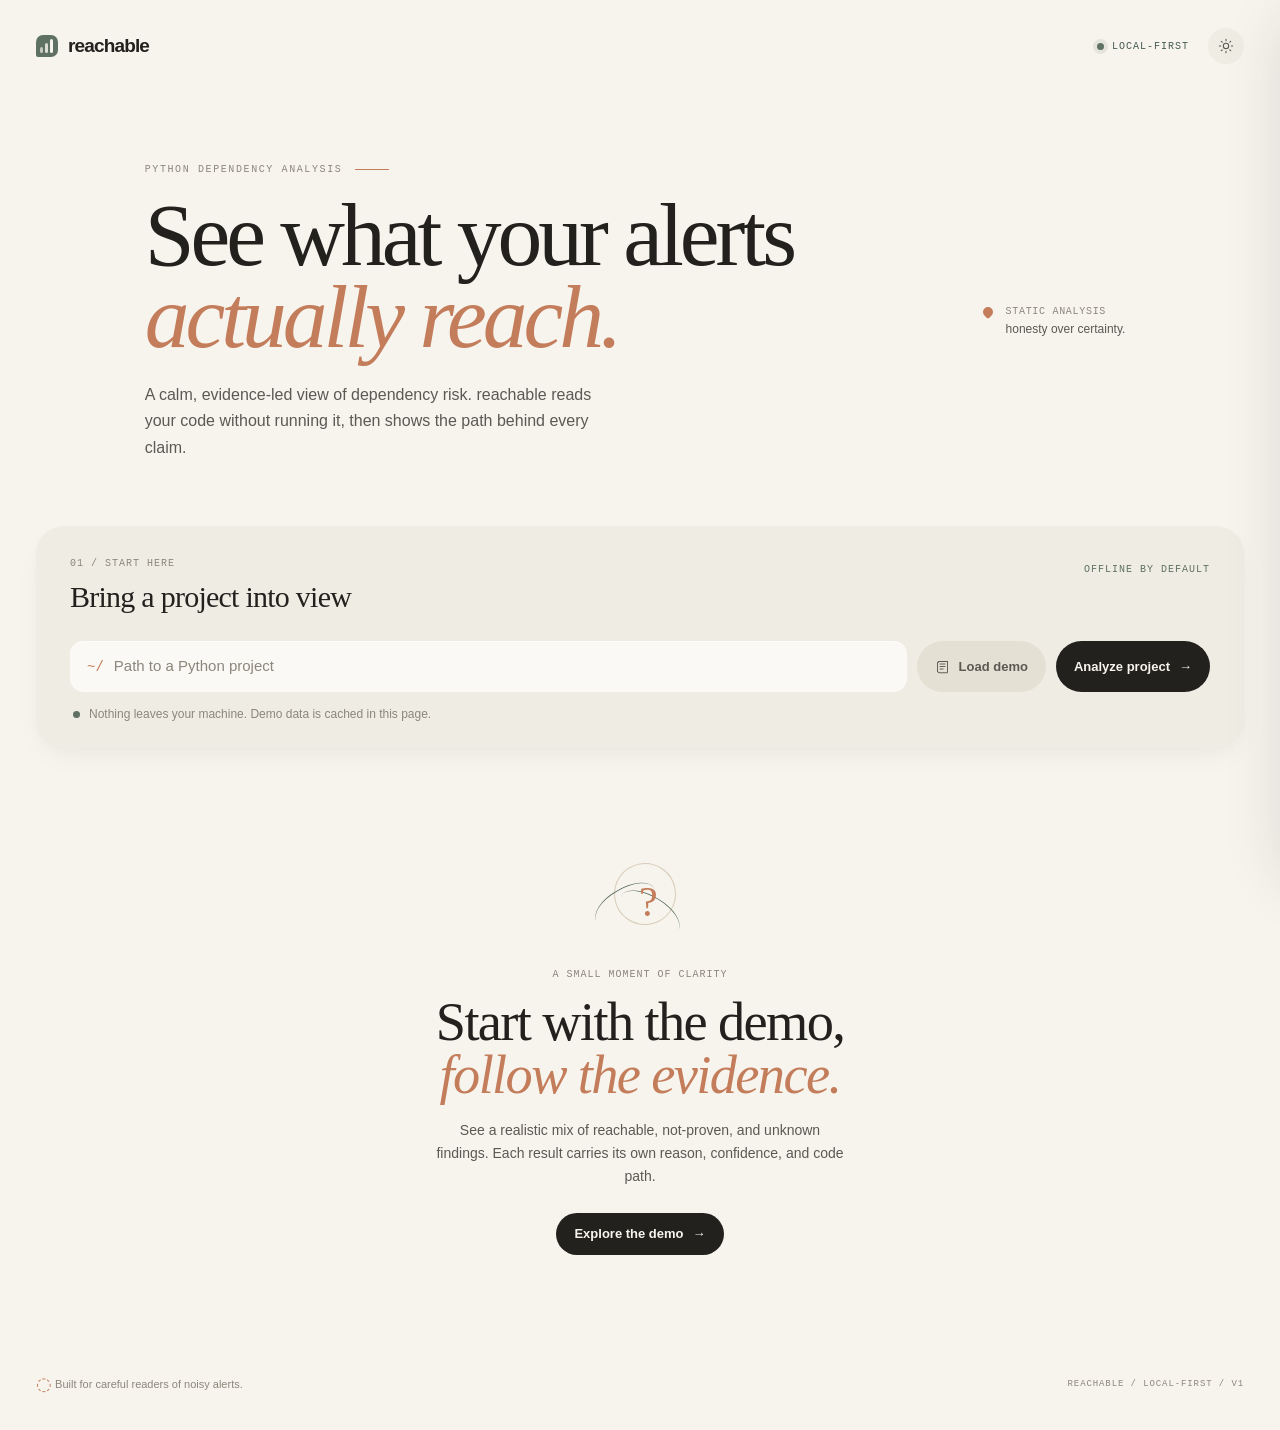
==== src/reachable/assets/static/index.html @ e90824fa "fix: harden packaged offline demo and release workflow" ====
<!doctype html>
<html lang="en">
  <head>
    <meta charset="utf-8">
    <meta name="viewport" content="width=device-width, initial-scale=1">
    <meta name="theme-color" content="#f7f4ee">
    <meta name="description" content="Reachable — understand which dependency alerts your Python project can actually reach.">
    <title>reachable · dependency reachability</title>
    <link rel="stylesheet" href="/static/styles.css">
  </head>
  <body>
    <a class="skip-link" href="#main-content">Skip to analysis</a>
    <div class="app-shell">
      <header class="topbar" aria-label="Primary navigation">
        <a class="brand" href="/" aria-label="reachable home">
          <span class="brand-mark" aria-hidden="true"><span></span><span></span><span></span></span>
          <span>reachable</span>
        </a>
        <div class="topbar-actions">
          <span class="local-chip"><span class="pulse-dot" aria-hidden="true"></span> local-first</span>
          <button class="icon-button" id="theme-toggle" type="button" aria-label="Switch to dark mode" title="Toggle dark mode">
            <svg class="icon icon-sun" viewBox="0 0 24 24" aria-hidden="true"><circle cx="12" cy="12" r="4"></circle><path d="M12 2v2M12 20v2M4.93 4.93l1.42 1.42M17.65 17.65l1.42 1.42M2 12h2M20 12h2M4.93 19.07l1.42-1.42M17.65 6.35l1.42-1.42"></path></svg>
            <svg class="icon icon-moon" viewBox="0 0 24 24" aria-hidden="true"><path d="M20.4 14.7A8.5 8.5 0 0 1 9.3 3.6 8.5 8.5 0 1 0 20.4 14.7Z"></path></svg>
          </button>
        </div>
      </header>

      <main id="main-content">
        <section class="hero-section" aria-labelledby="hero-title">
          <div class="hero-copy">
            <p class="eyebrow">PYTHON DEPENDENCY ANALYSIS <span class="eyebrow-line"></span></p>
            <h1 id="hero-title">See what your alerts<br><em>actually reach.</em></h1>
            <p class="hero-lede">A calm, evidence-led view of dependency risk. reachable reads your code without running it, then shows the path behind every claim.</p>
          </div>
          <div class="hero-note" aria-label="Analysis principle">
            <span class="note-pin" aria-hidden="true"></span>
            <p>Static analysis<br><strong>honesty over certainty.</strong></p>
          </div>
        </section>

        <section class="workspace-card" aria-labelledby="start-heading">
          <div class="workspace-heading">
            <div>
              <p class="section-kicker">01 / START HERE</p>
              <h2 id="start-heading">Bring a project into view</h2>
            </div>
            <span class="mono-label">offline by default</span>
          </div>
          <div class="analyze-form" role="form" aria-label="Analyze a Python project">
            <label class="path-field">
              <span class="sr-only">Project path</span>
              <span class="path-icon" aria-hidden="true">~/</span>
              <input id="project-path" type="text" autocomplete="off" placeholder="Path to a Python project" value="">
            </label>
            <button class="button button-secondary" id="demo-button" type="button">
              <svg class="button-icon" viewBox="0 0 24 24" aria-hidden="true"><path d="M4 19.5A2.5 2.5 0 0 0 6.5 22H20V4H6.5A2.5 2.5 0 0 0 4 6.5v13Z"></path><path d="M4 6.5A2.5 2.5 0 0 1 6.5 4H20M8 8h8M8 12h8M8 16h5"></path></svg>
              Load demo
            </button>
            <button class="button button-primary" id="analyze-button" type="button">
              Analyze project <span aria-hidden="true">→</span>
            </button>
          </div>
          <p class="form-hint"><span class="hint-dot" aria-hidden="true"></span> Nothing leaves your machine. Demo data is cached in this page.</p>
        </section>

        <div id="global-message" class="global-message" role="status" aria-live="polite" hidden></div>

        <section id="results-section" class="results-section" aria-labelledby="results-heading" hidden>
          <div class="results-heading-row">
            <div>
              <p class="section-kicker">02 / THE NOTEBOOK</p>
              <h2 id="results-heading">A clearer read on risk</h2>
            </div>
            <div class="results-actions">
              <span id="analysis-meta" class="mono-label"></span>
              <button class="button button-quiet" id="refresh-button" type="button" title="Run this analysis again"><span aria-hidden="true">↻</span> Refresh</button>
            </div>
          </div>

          <div id="summary-panel" class="summary-panel" aria-live="polite"></div>

          <div class="toolbar" aria-label="Filter and sort alerts">
            <div class="search-field">
              <svg viewBox="0 0 24 24" aria-hidden="true"><circle cx="10.8" cy="10.8" r="6.8"></circle><path d="m16 16 5 5"></path></svg>
              <label class="sr-only" for="alert-search">Search alerts</label>
              <input id="alert-search" type="search" placeholder="Search package, advisory, or symbol…" autocomplete="off">
              <kbd>/</kbd>
            </div>
            <div class="filter-group" role="group" aria-label="Status filter">
              <label class="sr-only" for="status-filter">Status</label>
              <select id="status-filter">
                <option value="all">All statuses</option>
                <option value="REACHABLE">Reachable</option>
                <option value="NOT_PROVEN_REACHABLE">Not proven</option>
                <option value="UNKNOWN">Unknown</option>
              </select>
            </div>
            <div class="filter-group" role="group" aria-label="Severity filter">
              <label class="sr-only" for="severity-filter">Severity</label>
              <select id="severity-filter">
                <option value="all">All severity</option>
                <option value="critical">Critical</option>
                <option value="high">High</option>
                <option value="medium">Medium</option>
                <option value="low">Low</option>
              </select>
            </div>
            <div class="filter-group sort-group" role="group" aria-label="Sort alerts">
              <label class="sr-only" for="sort-filter">Sort by</label>
              <select id="sort-filter">
                <option value="severity">Sort: severity</option>
                <option value="status">Sort: status</option>
                <option value="package">Sort: package</option>
                <option value="advisory">Sort: advisory</option>
              </select>
            </div>
            <button class="button button-quiet clear-filters" id="clear-filters" type="button">Clear</button>
          </div>

          <div class="alerts-card">
            <div class="alerts-card-header">
              <div><span class="section-kicker">ALERT INDEX</span><span id="alert-count" class="count-label"></span></div>
              <div class="export-actions">
                <button class="button button-quiet" id="export-markdown" type="button"><span aria-hidden="true">↓</span> Markdown</button>
                <button class="button button-quiet" id="export-html" type="button"><span aria-hidden="true">↓</span> HTML report</button>
              </div>
            </div>
            <div class="table-wrap">
              <table class="alert-table">
                <caption class="sr-only">Dependency security alerts and reachability findings</caption>
                <thead>
                  <tr><th scope="col">Dependency</th><th scope="col">Severity</th><th scope="col">Status</th><th scope="col">Advisory</th><th scope="col"><span class="sr-only">Open details</span></th></tr>
                </thead>
                <tbody id="alert-list"></tbody>
              </table>
            </div>
            <div id="empty-alerts" class="empty-state" hidden>
              <span class="empty-glyph" aria-hidden="true">⌕</span>
              <h3>No alerts in this part of the notebook</h3>
              <p>Try widening your filters or searching for a different package.</p>
              <button class="button button-secondary" id="empty-clear" type="button">Show all alerts</button>
            </div>
          </div>
          <p class="honesty-note"><span aria-hidden="true">✦</span> “Not proven reachable” is not the same as safe. It means the static evidence did not find a path.</p>
        </section>

        <section id="welcome-state" class="welcome-state" aria-labelledby="welcome-heading">
          <div class="welcome-illustration" aria-hidden="true">
            <div class="sketch-circle"></div><div class="sketch-path sketch-path-a"></div><div class="sketch-path sketch-path-b"></div><span>?</span>
          </div>
          <p class="section-kicker">A SMALL MOMENT OF CLARITY</p>
          <h2 id="welcome-heading">Start with the demo,<br><em>follow the evidence.</em></h2>
          <p>See a realistic mix of reachable, not-proven, and unknown findings. Each result carries its own reason, confidence, and code path.</p>
          <button class="button button-primary" id="welcome-demo-button" type="button">Explore the demo <span aria-hidden="true">→</span></button>
        </section>
      </main>

      <footer class="footer">
        <p><span class="footer-mark" aria-hidden="true">◌</span> Built for careful readers of noisy alerts.</p>
        <p class="mono-label">reachable / local-first / v1</p>
      </footer>
    </div>

    <div id="drawer-backdrop" class="drawer-backdrop" hidden></div>
    <aside id="detail-drawer" class="detail-drawer" aria-labelledby="drawer-title" aria-hidden="true" tabindex="-1">
      <div class="drawer-header">
        <div><p class="section-kicker">ALERT DETAIL</p><p id="drawer-index" class="mono-label"></p></div>
        <button id="close-drawer" class="icon-button" type="button" aria-label="Close alert details">×</button>
      </div>
      <div id="drawer-content" class="drawer-content"></div>
    </aside>
    <div id="toast" class="toast" role="status" aria-live="polite" hidden></div>
    <script src="/static/vendor/cytoscape.min.js" defer></script>
    <script src="/static/app.js" defer></script>
  </body>
</html>
---- static/styles.css ----
:root {
  --canvas: #f7f4ee; --surface: #efece4; --surface-raised: #fbf9f5; --surface-hover: #e8e3d8; --pill: #e5e0d4;
  --ink: #23211e; --ink-soft: #5c5852; --muted: #8c867b; --sage: #5e7162; --sage-deep: #435b4c;
  --terracotta: #c47d5b; --terracotta-deep: #9d5e43; --sand: #d8cbb8; --line-soft: rgba(35, 33, 30, .075);
  --shadow-soft: 0 12px 32px -8px rgba(35, 33, 30, .05), 0 4px 12px -2px rgba(35, 33, 30, .025);
  --shadow-float: 0 24px 48px -12px rgba(35, 33, 30, .1), 0 8px 20px -4px rgba(35, 33, 30, .035);
  --display: 'Newsreader', Georgia, serif; --sans: 'DM Sans', 'Helvetica Neue', sans-serif; --mono: 'DM Mono', 'SFMono-Regular', monospace; --ease: cubic-bezier(.22, 1, .36, 1);
}
* { box-sizing: border-box; }
html { min-width: 320px; background: var(--canvas); scroll-behavior: smooth; }
body { margin: 0; color: var(--ink); background: var(--canvas); font-family: var(--sans); font-size: 15px; line-height: 1.5; }
button, input, select { color: inherit; font: inherit; } button { cursor: pointer; }
button:focus-visible, input:focus-visible, select:focus-visible, a:focus-visible { outline: 3px solid rgba(196, 125, 91, .45); outline-offset: 3px; }
a { color: inherit; }
.sr-only { position: absolute; width: 1px; height: 1px; padding: 0; margin: -1px; overflow: hidden; clip: rect(0, 0, 0, 0); white-space: nowrap; border: 0; }
.skip-link { position: fixed; z-index: 20; top: 12px; left: 18px; padding: 9px 14px; color: var(--canvas); background: var(--ink); border-radius: 999px; transform: translateY(-160%); transition: transform 220ms var(--ease); }
.skip-link:focus { transform: translateY(0); }
.app-shell { width: min(1220px, calc(100% - 72px)); margin: 0 auto; }
.topbar { display: flex; align-items: center; justify-content: space-between; height: 92px; }
.brand { display: inline-flex; align-items: center; gap: 10px; color: var(--ink); text-decoration: none; font-weight: 700; letter-spacing: -.045em; font-size: 19px; }
.brand-mark { display: inline-flex; align-items: end; gap: 2px; width: 22px; height: 22px; padding: 4px; background: var(--sage); border-radius: 7px 7px 7px 2px; }
.brand-mark span { display: block; width: 3px; background: var(--canvas); border-radius: 3px; }
.brand-mark span:nth-child(1) { height: 6px; opacity: .65; } .brand-mark span:nth-child(2) { height: 10px; opacity: .82; } .brand-mark span:nth-child(3) { height: 14px; }
.topbar-actions { display: flex; align-items: center; gap: 19px; }
.local-chip, .mono-label, .section-kicker, .count-label { font-family: var(--mono); font-size: 10px; letter-spacing: .1em; text-transform: uppercase; }
.local-chip { display: flex; align-items: center; gap: 8px; color: var(--sage-deep); }
.pulse-dot, .hint-dot { width: 7px; height: 7px; display: inline-block; border-radius: 50%; background: var(--sage); }
.pulse-dot { box-shadow: 0 0 0 4px rgba(94, 113, 98, .12); }
.icon-button { display: inline-grid; place-items: center; width: 36px; height: 36px; padding: 0; border: 0; border-radius: 50%; background: var(--surface); color: var(--ink-soft); transition: background 320ms var(--ease), color 320ms var(--ease), transform 320ms var(--ease); }
.icon-button:hover { color: var(--ink); background: var(--surface-hover); transform: translateY(-1px); }
.icon { width: 16px; height: 16px; fill: none; stroke: currentColor; stroke-width: 1.6; stroke-linecap: round; stroke-linejoin: round; } .icon-moon { display: none; }
.hero-section { display: flex; align-items: end; justify-content: space-between; min-height: 320px; padding: 70px 9% 65px; }
.eyebrow, .section-kicker { margin: 0 0 17px; color: var(--muted); font-weight: 500; }
.eyebrow { display: flex; align-items: center; gap: 13px; font-family: var(--mono); font-size: 10px; letter-spacing: .16em; }
.eyebrow-line { width: 34px; height: 1px; background: var(--terracotta); }
h1, h2, h3, p { margin-top: 0; } .hero-copy h1 { max-width: 690px; margin: 0; font: 500 clamp(3.2rem, 7vw, 5.8rem)/.91 var(--display); letter-spacing: -.045em; }
.hero-copy h1 em, .welcome-state h2 em { color: var(--terracotta); font-style: italic; font-weight: 400; }
.hero-lede { max-width: 475px; margin: 25px 0 0; color: var(--ink-soft); font-size: 16px; line-height: 1.65; }
.hero-note { align-self: center; display: flex; gap: 13px; max-width: 170px; margin: 20px 1% 0 30px; color: var(--muted); font-family: var(--mono); font-size: 10px; line-height: 1.6; text-transform: uppercase; letter-spacing: .07em; }
.hero-note p { margin: 0; } .hero-note strong { color: var(--ink-soft); font-weight: 500; text-transform: none; font-family: var(--sans); font-size: 12px; letter-spacing: 0; }
.note-pin { flex: 0 0 auto; width: 10px; height: 10px; margin-top: 3px; background: var(--terracotta); border-radius: 50% 50% 50% 2px; transform: rotate(-45deg); }
.workspace-card, .alerts-card, .summary-panel { background: var(--surface); border-radius: 28px; box-shadow: var(--shadow-soft); }
.workspace-card { padding: 30px 34px 25px; } .workspace-heading, .results-heading-row, .alerts-card-header { display: flex; align-items: start; justify-content: space-between; gap: 20px; }
.workspace-heading h2, .results-heading-row h2 { margin: 0; font: 500 30px/1.1 var(--display); letter-spacing: -.025em; }
.workspace-heading .section-kicker, .results-heading-row .section-kicker { margin-bottom: 9px; } .workspace-heading .mono-label { margin-top: 6px; color: var(--sage); }
.analyze-form { display: grid; grid-template-columns: 1fr auto auto; gap: 10px; margin-top: 28px; }
.path-field { display: flex; align-items: center; min-height: 51px; padding: 0 17px; background: var(--surface-raised); border-radius: 14px; box-shadow: inset 0 1px 0 rgba(255,255,255,.7); }
.path-icon { color: var(--terracotta); font: 14px var(--mono); } .path-field input { width: 100%; min-width: 0; padding: 0 0 0 10px; border: 0; outline: 0; background: transparent; color: var(--ink); } .path-field input::placeholder { color: var(--muted); }
.form-hint { display: flex; align-items: center; gap: 9px; margin: 13px 0 0 3px; color: var(--muted); font-size: 12px; }
.button { display: inline-flex; align-items: center; justify-content: center; gap: 9px; min-height: 42px; padding: 0 18px; border: 0; border-radius: 999px; font-size: 13px; font-weight: 600; white-space: nowrap; transition: background 350ms var(--ease), color 350ms var(--ease), transform 350ms var(--ease), box-shadow 350ms var(--ease); }
.button:hover { transform: translateY(-2px); } .button:active { transform: translateY(0); } .button-primary { color: var(--canvas); background: var(--ink); } .button-primary:hover { background: var(--sage-deep); box-shadow: var(--shadow-soft); }
.button-secondary { color: var(--ink-soft); background: var(--pill); } .button-secondary:hover, .button-quiet:hover { background: var(--surface-hover); color: var(--ink); }
.button-quiet { min-height: 34px; padding: 0 12px; color: var(--ink-soft); background: transparent; font-weight: 500; } .button-icon { width: 15px; height: 15px; fill: none; stroke: currentColor; stroke-width: 1.5; stroke-linecap: round; stroke-linejoin: round; }
.global-message { margin: 18px 0 0; padding: 13px 18px; color: var(--terracotta-deep); background: rgba(196, 125, 91, .12); border-radius: 14px; font-size: 13px; }
.global-message.loading { color: var(--sage-deep); background: rgba(94, 113, 98, .11); } .global-message.error { display: flex; align-items: center; justify-content: space-between; gap: 15px; }
.results-section { padding: 105px 0 0; } .results-actions { display: flex; align-items: center; gap: 17px; } .results-actions .mono-label { color: var(--muted); }
.summary-panel { display: grid; grid-template-columns: minmax(260px, 1.25fr) 1fr; gap: 34px; margin-top: 28px; padding: 28px 32px; }
.summary-lead { display: flex; align-items: center; gap: 20px; } .summary-total { min-width: 74px; color: var(--ink); font: 500 52px/.9 var(--display); letter-spacing: -.05em; }
.summary-copy p { margin: 0; color: var(--ink-soft); font-size: 14px; } .summary-copy strong { color: var(--ink); font-weight: 600; } .summary-copy .mono-label { margin-bottom: 7px; color: var(--muted); }
.summary-bar-wrap { align-self: center; } .summary-bar { display: flex; height: 11px; overflow: hidden; border-radius: 20px; background: var(--pill); } .summary-bar span { min-width: 4px; transition: width 700ms var(--ease); }
.bar-reachable { background: var(--terracotta); } .bar-not-proven { background: var(--sage); } .bar-unknown { background: var(--sand); }
.summary-legend { display: flex; flex-wrap: wrap; gap: 14px; margin-top: 12px; color: var(--ink-soft); font-size: 11px; } .legend-item { display: inline-flex; align-items: center; gap: 6px; } .legend-item i { width: 7px; height: 7px; border-radius: 50%; } .legend-item strong { color: var(--ink); font-weight: 600; }
.toolbar { display: flex; align-items: center; gap: 8px; margin: 23px 0 13px; } .search-field { display: flex; align-items: center; flex: 1; min-width: 160px; height: 41px; padding: 0 11px; background: var(--surface); border-radius: 11px; }
.search-field svg { width: 16px; height: 16px; flex: 0 0 auto; margin-right: 8px; fill: none; stroke: var(--muted); stroke-width: 1.7; stroke-linecap: round; } .search-field input { width: 100%; border: 0; outline: 0; background: transparent; font-size: 13px; } .search-field input::placeholder { color: var(--muted); }
.search-field kbd { padding: 2px 6px; color: var(--muted); background: var(--pill); border-radius: 5px; font: 10px var(--mono); } .filter-group select { height: 41px; padding: 0 29px 0 13px; border: 0; border-radius: 11px; outline: 0; color: var(--ink-soft); background: var(--surface); font-size: 12px; cursor: pointer; } .clear-filters { color: var(--muted); }
.alerts-card { overflow: hidden; } .alerts-card-header { align-items: center; padding: 21px 24px 18px; } .alerts-card-header .section-kicker { display: inline-block; margin: 0; } .count-label { margin-left: 9px; color: var(--muted); letter-spacing: .04em; }
.export-actions { display: flex; gap: 3px; } .table-wrap { overflow-x: auto; } .alert-table { width: 100%; border-collapse: collapse; text-align: left; } .alert-table th { padding: 0 24px 11px; color: var(--muted); font: 10px var(--mono); letter-spacing: .1em; text-transform: uppercase; font-weight: 400; }
.alert-table td { padding: 15px 24px; background: rgba(251, 249, 245, .4); border-top: 1px solid var(--line-soft); vertical-align: middle; } .alert-table tbody tr { transition: background 280ms var(--ease); } .alert-table tbody tr:hover td { background: var(--surface-hover); }
.dependency-cell { display: flex; align-items: center; gap: 12px; min-width: 180px; } .package-icon { display: grid; place-items: center; flex: 0 0 auto; width: 30px; height: 30px; color: var(--sage-deep); background: rgba(94, 113, 98, .13); border-radius: 9px; font: 12px var(--mono); } .package-name { color: var(--ink); font-weight: 600; } .package-version { margin-top: 2px; color: var(--muted); font: 10px var(--mono); }
.severity { font: 10px var(--mono); letter-spacing: .08em; text-transform: uppercase; } .severity-critical, .severity-high { color: var(--terracotta-deep); } .severity-medium { color: #947044; } .severity-low { color: var(--sage-deep); }
.status-badge { display: inline-flex; align-items: center; gap: 7px; padding: 6px 10px; border-radius: 999px; font: 10px var(--mono); letter-spacing: .03em; white-space: nowrap; } .status-badge::before { width: 6px; height: 6px; content: ''; border-radius: 50%; }
.status-reachable { color: var(--terracotta-deep); background: rgba(196, 125, 91, .14); } .status-reachable::before { background: var(--terracotta); } .status-not-proven { color: var(--sage-deep); background: rgba(94, 113, 98, .13); } .status-not-proven::before { background: var(--sage); } .status-unknown { color: #806f55; background: rgba(216, 203, 184, .48); } .status-unknown::before { background: #b69d78; }
.advisory-id { color: var(--ink-soft); font: 11px var(--mono); } .row-detail { width: 30px; height: 30px; padding: 0; border: 0; border-radius: 50%; color: var(--muted); background: transparent; font-size: 19px; transition: background 250ms var(--ease), color 250ms var(--ease), transform 250ms var(--ease); } .row-detail:hover { color: var(--ink); background: var(--pill); transform: translateX(2px); }
.empty-state { padding: 52px 20px; text-align: center; } .empty-glyph { display: block; margin-bottom: 10px; color: var(--terracotta); font: 35px var(--display); } .empty-state h3 { margin-bottom: 5px; font: 500 22px var(--display); } .empty-state p { margin-bottom: 18px; color: var(--muted); font-size: 13px; }
.honesty-note { display: flex; align-items: center; gap: 8px; margin: 17px 4px 0; color: var(--muted); font-size: 12px; } .honesty-note span { color: var(--terracotta); }
.welcome-state { padding: 110px 20px 88px; text-align: center; } .welcome-illustration { position: relative; width: 100px; height: 82px; margin: 0 auto 27px; color: var(--terracotta); } .sketch-circle { position: absolute; top: 5px; left: 24px; width: 62px; height: 62px; border: 1px solid var(--sand); border-radius: 50%; transform: rotate(-10deg); } .sketch-path { position: absolute; width: 67px; height: 34px; border-top: 1px solid var(--sage); border-radius: 50%; transform: rotate(-30deg); } .sketch-path-a { top: 30px; left: 2px; } .sketch-path-b { top: 38px; left: 26px; transform: rotate(31deg); } .welcome-illustration span { position: absolute; top: 20px; left: 49px; font: 42px var(--display); }
.welcome-state .section-kicker { margin-bottom: 14px; } .welcome-state h2 { margin-bottom: 17px; font: 500 clamp(2.2rem, 5vw, 3.4rem)/.97 var(--display); letter-spacing: -.03em; } .welcome-state p:not(.section-kicker) { max-width: 410px; margin: 0 auto 25px; color: var(--ink-soft); font-size: 14px; line-height: 1.65; }
.footer { display: flex; align-items: center; justify-content: space-between; padding: 28px 0 32px; color: var(--muted); font-size: 11px; } .footer p { margin: 0; } .footer-mark { color: var(--terracotta); font-size: 18px; vertical-align: -2px; } .footer .mono-label { font-size: 9px; }
.drawer-backdrop { position: fixed; z-index: 5; inset: 0; background: rgba(35, 33, 30, .2); animation: fade-in 250ms var(--ease); } .detail-drawer { position: fixed; z-index: 6; top: 0; right: 0; display: flex; flex-direction: column; width: min(540px, 100%); height: 100dvh; padding: 31px 34px; overflow-y: auto; background: var(--canvas); box-shadow: -24px 0 60px -22px rgba(35, 33, 30, .16); transform: translateX(102%); transition: transform 520ms var(--ease); } .detail-drawer.open { transform: translateX(0); }
.drawer-header { display: flex; align-items: start; justify-content: space-between; padding-bottom: 24px; } .drawer-header .section-kicker { margin-bottom: 5px; } .drawer-header .mono-label { color: var(--muted); } .drawer-header .icon-button { color: var(--ink); background: var(--surface); font-size: 24px; font-weight: 300; }
.drawer-content h2 { margin: 0 0 7px; font: 500 36px/1 var(--display); letter-spacing: -.035em; } .drawer-advisory { margin: 0 0 25px; color: var(--muted); font: 11px var(--mono); } .drawer-status-row { display: flex; flex-wrap: wrap; align-items: center; gap: 9px; margin-bottom: 26px; } .confidence { color: var(--ink-soft); font: 11px var(--mono); } .confidence span { color: var(--sage-deep); }
.why-box { padding: 17px 19px; margin-bottom: 27px; background: var(--surface); border-radius: 16px; } .why-box .section-kicker { margin-bottom: 8px; } .why-box p { margin: 0; color: var(--ink-soft); font-size: 14px; line-height: 1.55; } .detail-section { margin-top: 27px; } .detail-section-title { display: flex; align-items: center; justify-content: space-between; margin-bottom: 11px; } .detail-section-title .section-kicker { margin: 0; } .source-label { color: var(--muted); font: 10px var(--mono); }
.code-block { overflow: auto; padding: 13px 0; background: var(--surface); border-radius: 14px; } .code-line { display: grid; grid-template-columns: 43px 1fr; min-width: max-content; padding: 2px 17px 2px 0; font: 11px/1.65 var(--mono); } .code-line.highlight { color: var(--terracotta-deep); background: rgba(196, 125, 91, .12); } .line-number { padding-right: 13px; color: var(--muted); text-align: right; user-select: none; }
.call-graph { min-height: 220px; padding: 8px; overflow: hidden; background: var(--surface); border-radius: 16px; } .call-graph svg { display: block; width: 100%; height: 205px; } .graph-edge { fill: none; stroke: var(--sand); stroke-width: 2; } .graph-edge.reachable { stroke: var(--terracotta); } .graph-edge.dynamic { stroke: var(--sage); stroke-dasharray: 5 5; } .graph-node rect { fill: var(--surface-raised); stroke: none; } .graph-node text { fill: var(--ink-soft); font: 10px var(--mono); } .graph-node.user rect { fill: rgba(94, 113, 98, .16); } .graph-node.library rect { fill: rgba(196, 125, 91, .15); } .graph-node text:first-of-type { fill: var(--ink); } .graph-legend { display: flex; gap: 14px; margin-top: 8px; color: var(--muted); font-size: 10px; } .graph-legend span { display: inline-flex; align-items: center; gap: 5px; } .graph-legend i { width: 17px; height: 2px; background: var(--terracotta); } .graph-legend i.dashed { background: repeating-linear-gradient(90deg, var(--sage) 0 4px, transparent 4px 7px); }
.dynamic-note { color: var(--ink-soft); font-size: 12px; } .toast { position: fixed; z-index: 10; right: 25px; bottom: 24px; max-width: calc(100% - 50px); padding: 12px 17px; color: var(--canvas); background: var(--ink); border-radius: 999px; box-shadow: var(--shadow-float); font-size: 12px; animation: toast-in 450ms var(--ease); }
@keyframes fade-in { from { opacity: 0; } to { opacity: 1; } } @keyframes toast-in { from { opacity: 0; transform: translateY(10px); } to { opacity: 1; transform: translateY(0); } }
@media (max-width: 760px) {
  .app-shell { width: min(100% - 34px, 600px); } .topbar { height: 74px; } .local-chip { display: none; } .hero-section { display: block; min-height: auto; padding: 58px 0 43px; } .hero-copy h1 { font-size: clamp(3.1rem, 15vw, 5rem); } .hero-lede { margin-top: 21px; font-size: 15px; } .hero-note { margin: 28px 0 0; }
  .workspace-card { padding: 24px 20px 21px; border-radius: 22px; } .workspace-heading h2, .results-heading-row h2 { font-size: 27px; } .workspace-heading .mono-label { display: none; } .analyze-form { grid-template-columns: 1fr 1fr; margin-top: 23px; } .path-field { grid-column: 1 / -1; } .analyze-form .button { width: 100%; padding: 0 10px; }
  .results-section { padding-top: 70px; } .results-heading-row { align-items: end; } .results-actions .mono-label { display: none; } .summary-panel { display: block; padding: 22px 20px; border-radius: 22px; } .summary-bar-wrap { margin-top: 24px; } .toolbar { flex-wrap: wrap; } .search-field { flex-basis: 100%; order: -1; } .filter-group { flex: 1; } .filter-group select { width: 100%; } .sort-group { display: none; } .clear-filters { padding-left: 5px; padding-right: 5px; }
  .alerts-card { margin-left: -2px; margin-right: -2px; border-radius: 20px; } .alerts-card-header { padding: 18px 16px 15px; } .export-actions .button { font-size: 0; padding: 0 8px; } .export-actions .button span { font-size: 15px; } .alert-table th, .alert-table td { padding-left: 16px; padding-right: 16px; } .alert-table th:nth-child(2), .alert-table td:nth-child(2) { display: none; } .alert-table td { padding-top: 13px; padding-bottom: 13px; } .advisory-id { font-size: 10px; } .status-badge { font-size: 9px; padding: 5px 7px; } .status-badge::before { display: none; } .honesty-note { align-items: start; line-height: 1.45; }
  .welcome-state { padding: 80px 0 62px; } .footer { display: block; } .footer .mono-label { display: block; margin-top: 9px; } .detail-drawer { padding: 25px 20px; } .drawer-content h2 { font-size: 32px; }
}
@media (prefers-reduced-motion: reduce) { *, *::before, *::after { scroll-behavior: auto !important; animation-duration: .01ms !important; animation-iteration-count: 1 !important; transition-duration: .01ms !important; } }
body.dark { --canvas: #1b1917; --surface: #24211e; --surface-raised: #2a2723; --surface-hover: #302c27; --pill: #373129; --ink: #eae4dc; --ink-soft: #c0b8ac; --muted: #9a9287; --sage: #9ab09a; --sage-deep: #b4c9b2; --terracotta: #df9a74; --terracotta-deep: #e5a17d; --sand: #796e60; --line-soft: rgba(234, 228, 220, .08); --shadow-soft: 0 12px 32px -8px rgba(0, 0, 0, .18), 0 4px 12px -2px rgba(0, 0, 0, .1); --shadow-float: 0 24px 48px -12px rgba(0, 0, 0, .3), 0 8px 20px -4px rgba(0, 0, 0, .14); }
.dark .icon-sun { display: none; } .dark .icon-moon { display: block; } .dark .alert-table td { background: rgba(42, 39, 35, .48); } .dark .hero-note strong { color: var(--ink-soft); } .dark .drawer-backdrop { background: rgba(0, 0, 0, .46); }

.cy-graph { min-height: 175px; width: 100%; border-radius: 16px; background: color-mix(in srgb, var(--surface) 76%, var(--accent-sand)); }
.cy-graph + svg { display: none; }
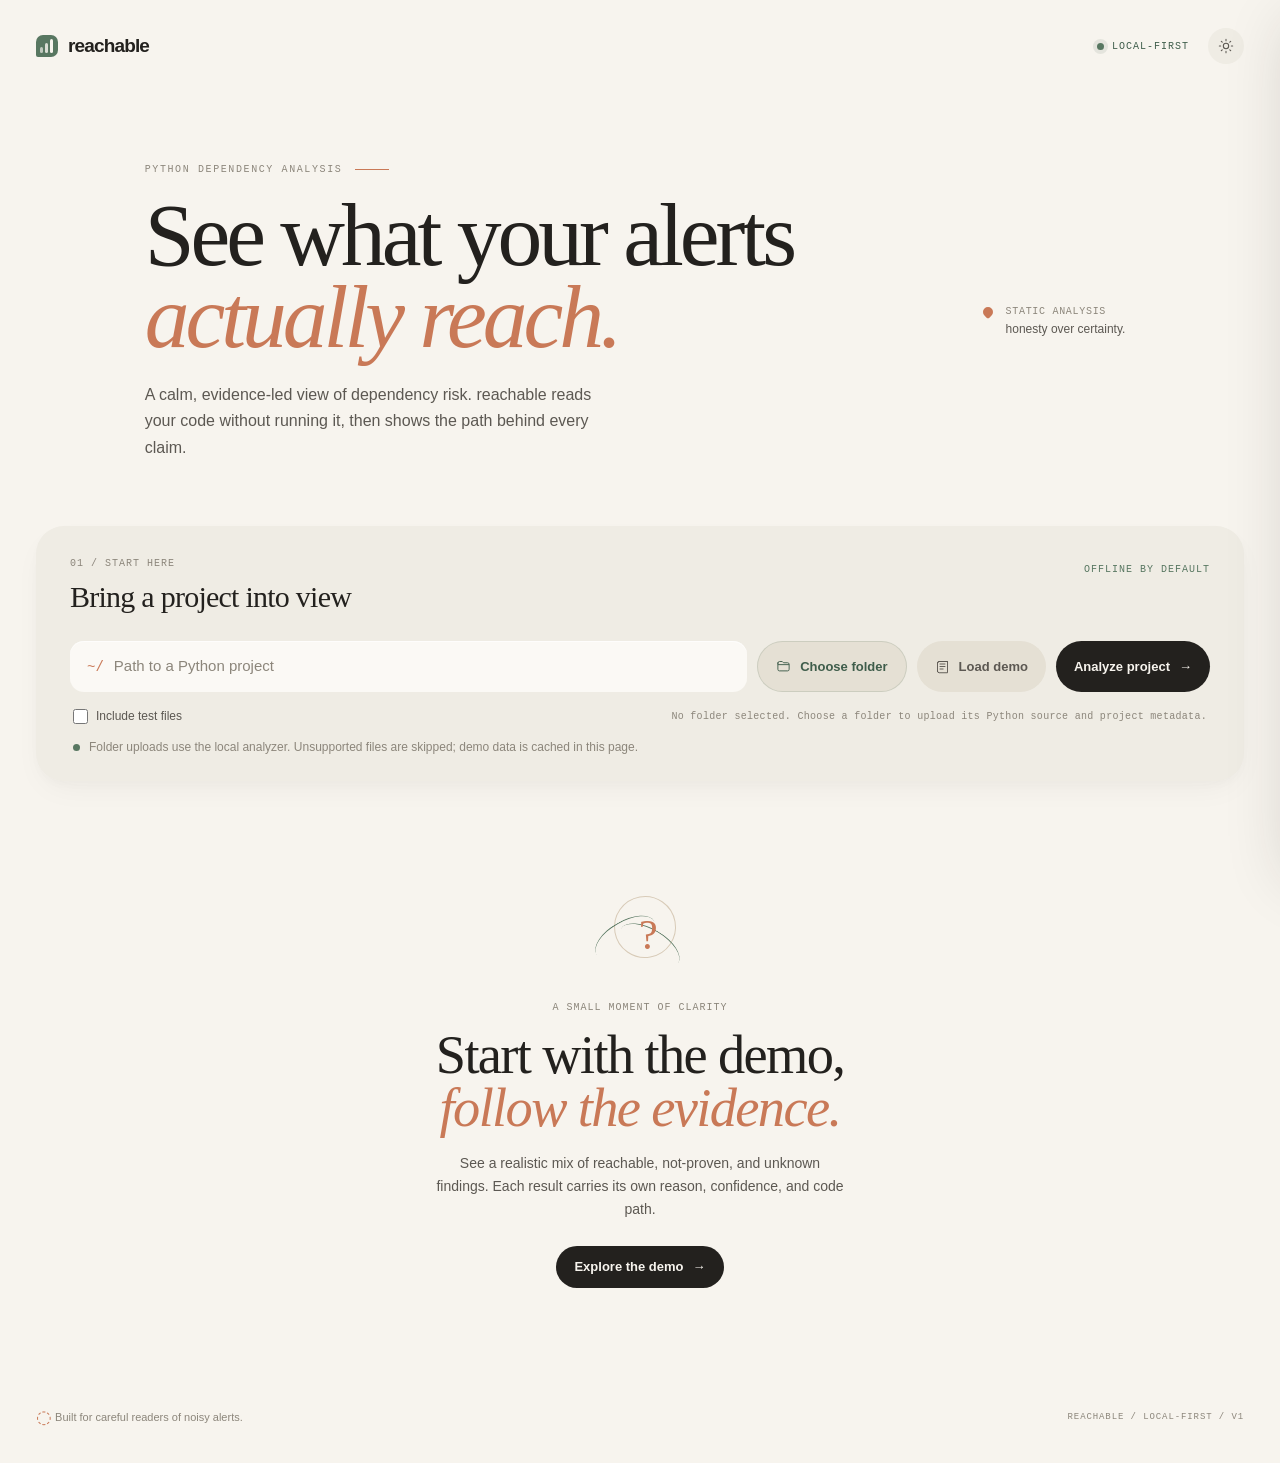
==== commit bbb500e0: "feat: analyze arbitrary projects through folder uploads" ====
--- a/src/reachable/assets/static/index.html
+++ b/src/reachable/assets/static/index.html
@@ -52,15 +52,27 @@
               <span class="path-icon" aria-hidden="true">~/</span>
               <input id="project-path" type="text" autocomplete="off" placeholder="Path to a Python project" value="">
             </label>
+            <input id="folder-input" class="sr-only" type="file" webkitdirectory directory multiple aria-label="Choose a Python project folder">
+            <button class="button button-secondary folder-button" id="folder-button" type="button" aria-controls="folder-input" aria-describedby="folder-status">
+              <svg class="button-icon" viewBox="0 0 24 24" aria-hidden="true"><path d="M3 6.5A2.5 2.5 0 0 1 5.5 4H10l2 2h6.5A2.5 2.5 0 0 1 21 8.5v8A2.5 2.5 0 0 1 18.5 19h-13A2.5 2.5 0 0 1 3 16.5v-10Z"></path><path d="M3.5 9h17"></path></svg>
+              Choose folder
+            </button>
             <button class="button button-secondary" id="demo-button" type="button">
               <svg class="button-icon" viewBox="0 0 24 24" aria-hidden="true"><path d="M4 19.5A2.5 2.5 0 0 0 6.5 22H20V4H6.5A2.5 2.5 0 0 0 4 6.5v13Z"></path><path d="M4 6.5A2.5 2.5 0 0 1 6.5 4H20M8 8h8M8 12h8M8 16h5"></path></svg>
               Load demo
             </button>
             <button class="button button-primary" id="analyze-button" type="button">
-              Analyze project <span aria-hidden="true">→</span>
+              <span id="analyze-label">Analyze project</span> <span aria-hidden="true">→</span>
             </button>
           </div>
-          <p class="form-hint"><span class="hint-dot" aria-hidden="true"></span> Nothing leaves your machine. Demo data is cached in this page.</p>
+          <div class="workspace-options">
+            <label class="include-tests-option" for="include-tests">
+              <input id="include-tests" type="checkbox">
+              <span>Include test files</span>
+            </label>
+            <p id="folder-status" class="folder-status" role="status" aria-live="polite">No folder selected. Choose a folder to upload its Python source and project metadata.</p>
+          </div>
+          <p class="form-hint"><span class="hint-dot" aria-hidden="true"></span> Folder uploads use the local analyzer. Unsupported files are skipped; demo data is cached in this page.</p>
         </section>
 
         <div id="global-message" class="global-message" role="status" aria-live="polite" hidden></div>
@@ -136,8 +148,8 @@
             </div>
             <div id="empty-alerts" class="empty-state" hidden>
               <span class="empty-glyph" aria-hidden="true">⌕</span>
-              <h3>No alerts in this part of the notebook</h3>
-              <p>Try widening your filters or searching for a different package.</p>
+              <h3 id="empty-alerts-title">No alerts in this part of the notebook</h3>
+              <p id="empty-alerts-copy">Try widening your filters or searching for a different package.</p>
               <button class="button button-secondary" id="empty-clear" type="button">Show all alerts</button>
             </div>
           </div>
--- a/static/styles.css
+++ b/static/styles.css
@@ -1,8 +1,8 @@
 
 :root {
   --canvas: #f7f4ee; --surface: #efece4; --surface-raised: #fbf9f5; --surface-hover: #e8e3d8; --pill: #e5e0d4;
-  --ink: #23211e; --ink-soft: #5c5852; --muted: #8c867b; --sage: #5e7162; --sage-deep: #435b4c;
-  --terracotta: #c47d5b; --terracotta-deep: #9d5e43; --sand: #d8cbb8; --line-soft: rgba(35, 33, 30, .075);
+  --ink: #23211e; --ink-soft: #5c5852; --muted: #8c867b; --sage: #587761; --sage-deep: #3f5d4b;
+  --terracotta: #c97957; --terracotta-deep: #98563d; --sand: #d8cbb8; --line-soft: rgba(35, 33, 30, .075);
   --shadow-soft: 0 12px 32px -8px rgba(35, 33, 30, .05), 0 4px 12px -2px rgba(35, 33, 30, .025);
   --shadow-float: 0 24px 48px -12px rgba(35, 33, 30, .1), 0 8px 20px -4px rgba(35, 33, 30, .035);
   --display: 'Newsreader', Georgia, serif; --sans: 'DM Sans', 'Helvetica Neue', sans-serif; --mono: 'DM Mono', 'SFMono-Regular', monospace; --ease: cubic-bezier(.22, 1, .36, 1);
@@ -44,16 +44,23 @@
 .workspace-card { padding: 30px 34px 25px; } .workspace-heading, .results-heading-row, .alerts-card-header { display: flex; align-items: start; justify-content: space-between; gap: 20px; }
 .workspace-heading h2, .results-heading-row h2 { margin: 0; font: 500 30px/1.1 var(--display); letter-spacing: -.025em; }
 .workspace-heading .section-kicker, .results-heading-row .section-kicker { margin-bottom: 9px; } .workspace-heading .mono-label { margin-top: 6px; color: var(--sage); }
-.analyze-form { display: grid; grid-template-columns: 1fr auto auto; gap: 10px; margin-top: 28px; }
+.analyze-form { display: grid; grid-template-columns: minmax(220px, 1fr) auto auto auto; gap: 10px; margin-top: 28px; }
 .path-field { display: flex; align-items: center; min-height: 51px; padding: 0 17px; background: var(--surface-raised); border-radius: 14px; box-shadow: inset 0 1px 0 rgba(255,255,255,.7); }
 .path-icon { color: var(--terracotta); font: 14px var(--mono); } .path-field input { width: 100%; min-width: 0; padding: 0 0 0 10px; border: 0; outline: 0; background: transparent; color: var(--ink); } .path-field input::placeholder { color: var(--muted); }
+.workspace-options { display: flex; align-items: center; justify-content: space-between; gap: 18px; margin: 15px 3px 0; }
+.include-tests-option { display: inline-flex; align-items: center; gap: 8px; color: var(--ink-soft); font-size: 12px; cursor: pointer; }
+.include-tests-option input { width: 15px; height: 15px; margin: 0; accent-color: var(--sage); }
+.folder-status { flex: 1; margin: 0; color: var(--muted); font: 10px/1.5 var(--mono); letter-spacing: .03em; text-align: right; }
+.folder-status.has-files { color: var(--sage-deep); }
+.folder-status.has-warning { color: var(--terracotta-deep); }
 .form-hint { display: flex; align-items: center; gap: 9px; margin: 13px 0 0 3px; color: var(--muted); font-size: 12px; }
 .button { display: inline-flex; align-items: center; justify-content: center; gap: 9px; min-height: 42px; padding: 0 18px; border: 0; border-radius: 999px; font-size: 13px; font-weight: 600; white-space: nowrap; transition: background 350ms var(--ease), color 350ms var(--ease), transform 350ms var(--ease), box-shadow 350ms var(--ease); }
-.button:hover { transform: translateY(-2px); } .button:active { transform: translateY(0); } .button-primary { color: var(--canvas); background: var(--ink); } .button-primary:hover { background: var(--sage-deep); box-shadow: var(--shadow-soft); }
+.button:hover { transform: translateY(-2px); } .button:active { transform: translateY(0); } .button:disabled { cursor: wait; opacity: .58; transform: none; } .button-primary { color: var(--canvas); background: var(--ink); } .button-primary:hover { background: var(--sage-deep); box-shadow: var(--shadow-soft); }
 .button-secondary { color: var(--ink-soft); background: var(--pill); } .button-secondary:hover, .button-quiet:hover { background: var(--surface-hover); color: var(--ink); }
+.folder-button { color: var(--sage-deep); border: 1px solid rgba(88, 119, 97, .18); }
 .button-quiet { min-height: 34px; padding: 0 12px; color: var(--ink-soft); background: transparent; font-weight: 500; } .button-icon { width: 15px; height: 15px; fill: none; stroke: currentColor; stroke-width: 1.5; stroke-linecap: round; stroke-linejoin: round; }
-.global-message { margin: 18px 0 0; padding: 13px 18px; color: var(--terracotta-deep); background: rgba(196, 125, 91, .12); border-radius: 14px; font-size: 13px; }
-.global-message.loading { color: var(--sage-deep); background: rgba(94, 113, 98, .11); } .global-message.error { display: flex; align-items: center; justify-content: space-between; gap: 15px; }
+.global-message { margin: 18px 0 0; padding: 13px 18px; color: var(--terracotta-deep); background: rgba(201, 121, 87, .13); border-radius: 14px; font-size: 13px; }
+.global-message.loading, .global-message.notice { color: var(--sage-deep); background: rgba(88, 119, 97, .12); } .global-message.error { display: flex; align-items: center; justify-content: space-between; gap: 15px; }
 .results-section { padding: 105px 0 0; } .results-actions { display: flex; align-items: center; gap: 17px; } .results-actions .mono-label { color: var(--muted); }
 .summary-panel { display: grid; grid-template-columns: minmax(260px, 1.25fr) 1fr; gap: 34px; margin-top: 28px; padding: 28px 32px; }
 .summary-lead { display: flex; align-items: center; gap: 20px; } .summary-total { min-width: 74px; color: var(--ink); font: 500 52px/.9 var(--display); letter-spacing: -.05em; }
@@ -87,7 +94,8 @@
 @keyframes fade-in { from { opacity: 0; } to { opacity: 1; } } @keyframes toast-in { from { opacity: 0; transform: translateY(10px); } to { opacity: 1; transform: translateY(0); } }
 @media (max-width: 760px) {
   .app-shell { width: min(100% - 34px, 600px); } .topbar { height: 74px; } .local-chip { display: none; } .hero-section { display: block; min-height: auto; padding: 58px 0 43px; } .hero-copy h1 { font-size: clamp(3.1rem, 15vw, 5rem); } .hero-lede { margin-top: 21px; font-size: 15px; } .hero-note { margin: 28px 0 0; }
-  .workspace-card { padding: 24px 20px 21px; border-radius: 22px; } .workspace-heading h2, .results-heading-row h2 { font-size: 27px; } .workspace-heading .mono-label { display: none; } .analyze-form { grid-template-columns: 1fr 1fr; margin-top: 23px; } .path-field { grid-column: 1 / -1; } .analyze-form .button { width: 100%; padding: 0 10px; }
+  .workspace-card { padding: 24px 20px 21px; border-radius: 22px; } .workspace-heading h2, .results-heading-row h2 { font-size: 27px; } .workspace-heading .mono-label { display: none; } .analyze-form { grid-template-columns: 1fr 1fr; margin-top: 23px; } .path-field { grid-column: 1 / -1; } .analyze-form .button { width: 100%; padding: 0 10px; } .analyze-form .button-primary { grid-column: 1 / -1; }
+  .workspace-options { display: block; margin-top: 14px; } .folder-status { margin-top: 10px; text-align: left; }
   .results-section { padding-top: 70px; } .results-heading-row { align-items: end; } .results-actions .mono-label { display: none; } .summary-panel { display: block; padding: 22px 20px; border-radius: 22px; } .summary-bar-wrap { margin-top: 24px; } .toolbar { flex-wrap: wrap; } .search-field { flex-basis: 100%; order: -1; } .filter-group { flex: 1; } .filter-group select { width: 100%; } .sort-group { display: none; } .clear-filters { padding-left: 5px; padding-right: 5px; }
   .alerts-card { margin-left: -2px; margin-right: -2px; border-radius: 20px; } .alerts-card-header { padding: 18px 16px 15px; } .export-actions .button { font-size: 0; padding: 0 8px; } .export-actions .button span { font-size: 15px; } .alert-table th, .alert-table td { padding-left: 16px; padding-right: 16px; } .alert-table th:nth-child(2), .alert-table td:nth-child(2) { display: none; } .alert-table td { padding-top: 13px; padding-bottom: 13px; } .advisory-id { font-size: 10px; } .status-badge { font-size: 9px; padding: 5px 7px; } .status-badge::before { display: none; } .honesty-note { align-items: start; line-height: 1.45; }
   .welcome-state { padding: 80px 0 62px; } .footer { display: block; } .footer .mono-label { display: block; margin-top: 9px; } .detail-drawer { padding: 25px 20px; } .drawer-content h2 { font-size: 32px; }
@@ -96,5 +104,5 @@
 body.dark { --canvas: #1b1917; --surface: #24211e; --surface-raised: #2a2723; --surface-hover: #302c27; --pill: #373129; --ink: #eae4dc; --ink-soft: #c0b8ac; --muted: #9a9287; --sage: #9ab09a; --sage-deep: #b4c9b2; --terracotta: #df9a74; --terracotta-deep: #e5a17d; --sand: #796e60; --line-soft: rgba(234, 228, 220, .08); --shadow-soft: 0 12px 32px -8px rgba(0, 0, 0, .18), 0 4px 12px -2px rgba(0, 0, 0, .1); --shadow-float: 0 24px 48px -12px rgba(0, 0, 0, .3), 0 8px 20px -4px rgba(0, 0, 0, .14); }
 .dark .icon-sun { display: none; } .dark .icon-moon { display: block; } .dark .alert-table td { background: rgba(42, 39, 35, .48); } .dark .hero-note strong { color: var(--ink-soft); } .dark .drawer-backdrop { background: rgba(0, 0, 0, .46); }
 
-.cy-graph { min-height: 175px; width: 100%; border-radius: 16px; background: color-mix(in srgb, var(--surface) 76%, var(--accent-sand)); }
-.cy-graph + svg { display: none; }
+.cy-graph { min-height: 175px; width: 100%; border-radius: 16px; background: color-mix(in srgb, var(--surface) 76%, var(--sand)); }
+.cy-graph + svg { display: block; } .cy-graph.has-cytoscape + svg { display: none; }
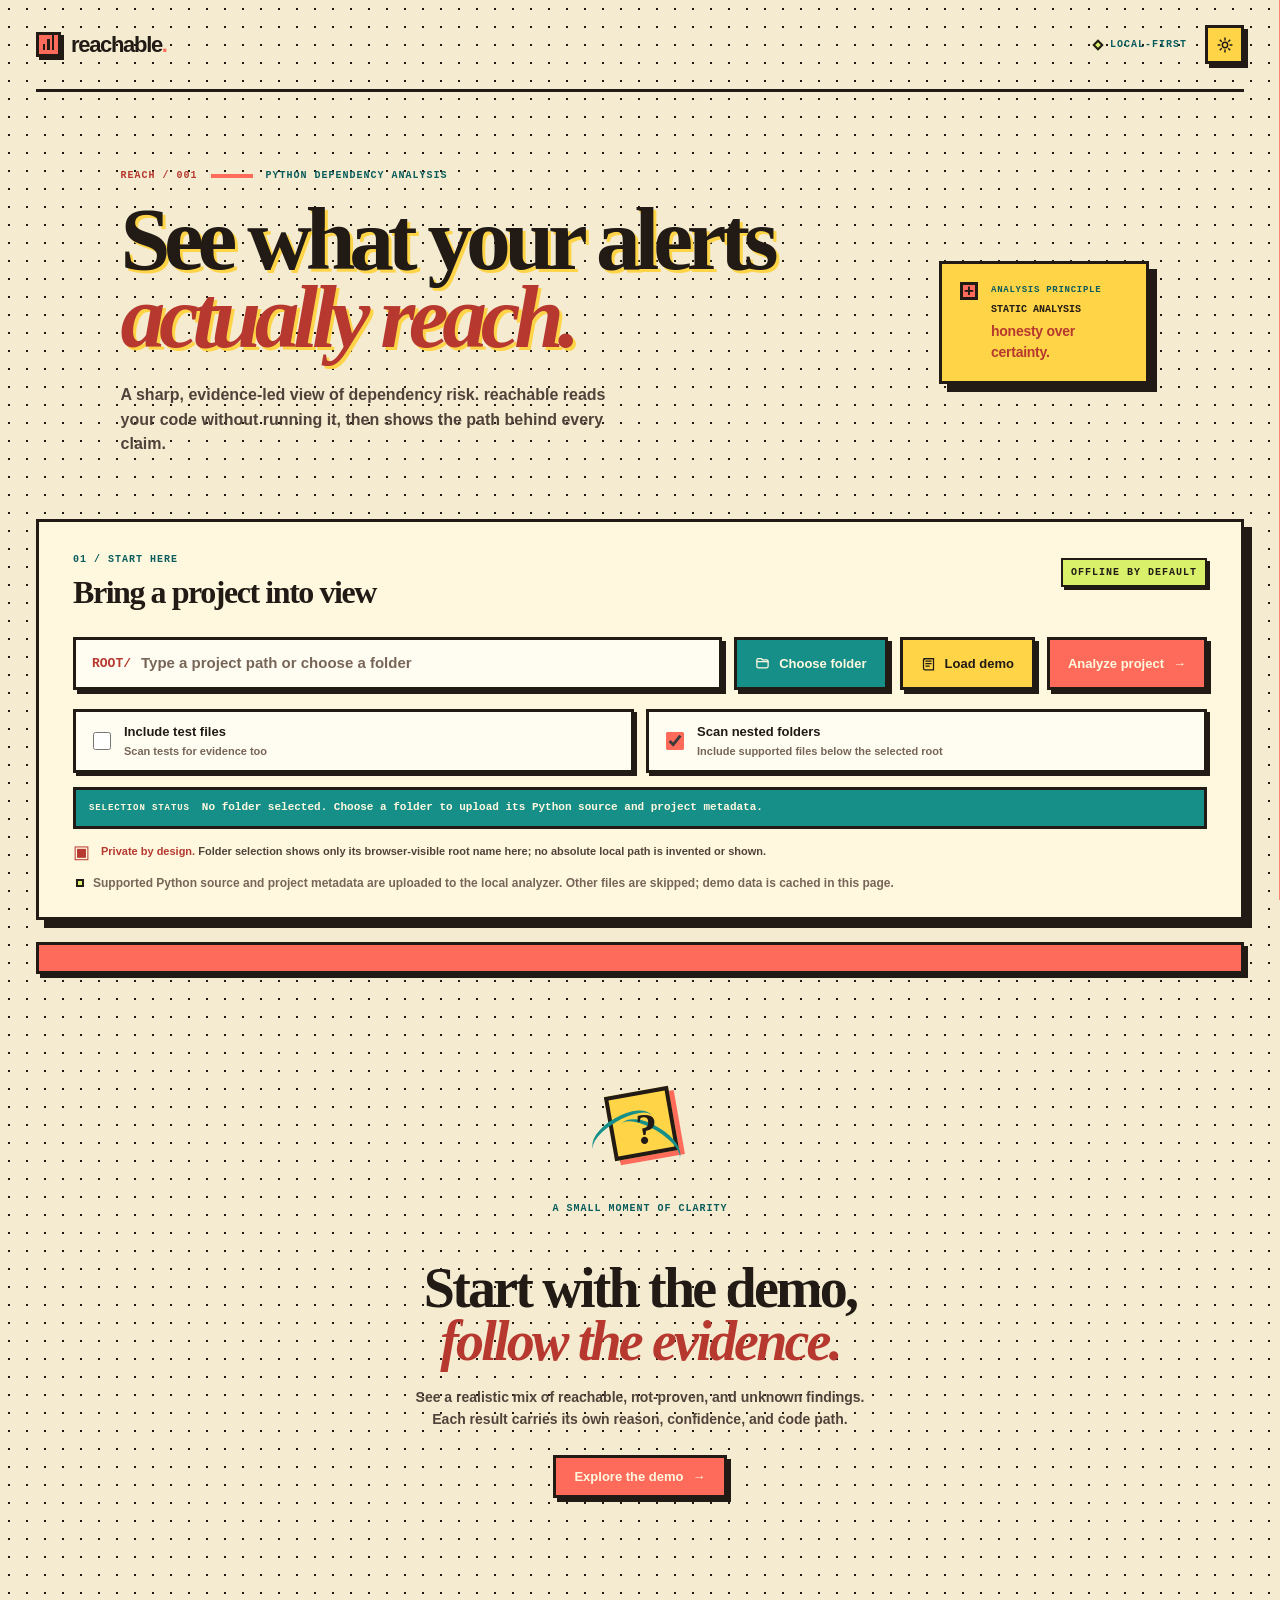
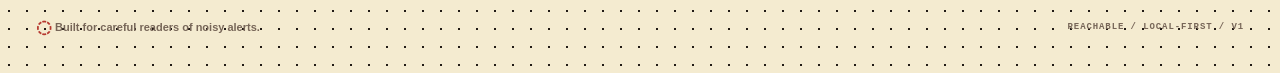
==== commit eb6d0dbf: "fix: bind to 0.0.0.0 to resolve 502 on deploy" ====
--- a/src/reachable/assets/static/index.html
+++ b/src/reachable/assets/static/index.html
@@ -3,7 +3,7 @@
   <head>
     <meta charset="utf-8">
     <meta name="viewport" content="width=device-width, initial-scale=1">
-    <meta name="theme-color" content="#f7f4ee">
+    <meta name="theme-color" content="#f7efd9">
     <meta name="description" content="Reachable — understand which dependency alerts your Python project can actually reach.">
     <title>reachable · dependency reachability</title>
     <link rel="stylesheet" href="/static/styles.css">
@@ -14,7 +14,7 @@
       <header class="topbar" aria-label="Primary navigation">
         <a class="brand" href="/" aria-label="reachable home">
           <span class="brand-mark" aria-hidden="true"><span></span><span></span><span></span></span>
-          <span>reachable</span>
+          <span>reachable<span class="brand-period">.</span></span>
         </a>
         <div class="topbar-actions">
           <span class="local-chip"><span class="pulse-dot" aria-hidden="true"></span> local-first</span>
@@ -28,13 +28,13 @@
       <main id="main-content">
         <section class="hero-section" aria-labelledby="hero-title">
           <div class="hero-copy">
-            <p class="eyebrow">PYTHON DEPENDENCY ANALYSIS <span class="eyebrow-line"></span></p>
+            <p class="eyebrow"><span class="eyebrow-index">REACH / 001</span><span class="eyebrow-line"></span><span>PYTHON DEPENDENCY ANALYSIS</span></p>
             <h1 id="hero-title">See what your alerts<br><em>actually reach.</em></h1>
-            <p class="hero-lede">A calm, evidence-led view of dependency risk. reachable reads your code without running it, then shows the path behind every claim.</p>
+            <p class="hero-lede">A sharp, evidence-led view of dependency risk. reachable reads your code without running it, then shows the path behind every claim.</p>
           </div>
           <div class="hero-note" aria-label="Analysis principle">
-            <span class="note-pin" aria-hidden="true"></span>
-            <p>Static analysis<br><strong>honesty over certainty.</strong></p>
+            <span class="note-pin" aria-hidden="true">+</span>
+            <div><span class="hero-note-label">ANALYSIS PRINCIPLE</span><p>Static analysis<br><strong>honesty over certainty.</strong></p></div>
           </div>
         </section>
 
@@ -44,20 +44,20 @@
               <p class="section-kicker">01 / START HERE</p>
               <h2 id="start-heading">Bring a project into view</h2>
             </div>
-            <span class="mono-label">offline by default</span>
+            <span class="mono-label workspace-badge">offline by default</span>
           </div>
           <div class="analyze-form" role="form" aria-label="Analyze a Python project">
             <label class="path-field">
-              <span class="sr-only">Project path</span>
-              <span class="path-icon" aria-hidden="true">~/</span>
-              <input id="project-path" type="text" autocomplete="off" placeholder="Path to a Python project" value="">
+              <span class="path-icon" aria-hidden="true">ROOT/</span>
+              <span class="sr-only">Project path or selected folder root</span>
+              <input id="project-path" type="text" autocomplete="off" placeholder="Type a project path or choose a folder" aria-describedby="path-privacy-note folder-status" value="">
             </label>
             <input id="folder-input" class="sr-only" type="file" webkitdirectory directory multiple aria-label="Choose a Python project folder">
-            <button class="button button-secondary folder-button" id="folder-button" type="button" aria-controls="folder-input" aria-describedby="folder-status">
+            <button class="button button-secondary folder-button" id="folder-button" type="button" aria-controls="folder-input" aria-describedby="folder-status path-privacy-note">
               <svg class="button-icon" viewBox="0 0 24 24" aria-hidden="true"><path d="M3 6.5A2.5 2.5 0 0 1 5.5 4H10l2 2h6.5A2.5 2.5 0 0 1 21 8.5v8A2.5 2.5 0 0 1 18.5 19h-13A2.5 2.5 0 0 1 3 16.5v-10Z"></path><path d="M3.5 9h17"></path></svg>
               Choose folder
             </button>
-            <button class="button button-secondary" id="demo-button" type="button">
+            <button class="button button-secondary demo-button" id="demo-button" type="button">
               <svg class="button-icon" viewBox="0 0 24 24" aria-hidden="true"><path d="M4 19.5A2.5 2.5 0 0 0 6.5 22H20V4H6.5A2.5 2.5 0 0 0 4 6.5v13Z"></path><path d="M4 6.5A2.5 2.5 0 0 1 6.5 4H20M8 8h8M8 12h8M8 16h5"></path></svg>
               Load demo
             </button>
@@ -66,13 +66,26 @@
             </button>
           </div>
           <div class="workspace-options">
-            <label class="include-tests-option" for="include-tests">
-              <input id="include-tests" type="checkbox">
-              <span>Include test files</span>
-            </label>
-            <p id="folder-status" class="folder-status" role="status" aria-live="polite">No folder selected. Choose a folder to upload its Python source and project metadata.</p>
-          </div>
-          <p class="form-hint"><span class="hint-dot" aria-hidden="true"></span> Folder uploads use the local analyzer. Unsupported files are skipped; demo data is cached in this page.</p>
+            <div class="option-grid" aria-label="Analysis options">
+              <label class="option-card include-tests-option" for="include-tests">
+                <input id="include-tests" type="checkbox">
+                <span class="option-copy"><strong>Include test files</strong><small>Scan tests for evidence too</small></span>
+              </label>
+              <label class="option-card scan-option" for="scan-subfolders">
+                <input id="scan-subfolders" type="checkbox" checked aria-describedby="scan-help">
+                <span class="option-copy"><strong>Scan nested folders</strong><small id="scan-help">Include supported files below the selected root</small></span>
+              </label>
+            </div>
+            <div class="selection-readout">
+              <span class="readout-label">SELECTION STATUS</span>
+              <p id="folder-status" class="folder-status" role="status" aria-live="polite">No folder selected. Choose a folder to upload its Python source and project metadata.</p>
+            </div>
+          </div>
+          <div class="privacy-row">
+            <span class="privacy-icon" aria-hidden="true">▣</span>
+            <p id="path-privacy-note" class="privacy-note"><strong>Private by design.</strong> Folder selection shows only its browser-visible root name here; no absolute local path is invented or shown.</p>
+          </div>
+          <p class="form-hint"><span class="hint-dot" aria-hidden="true"></span> Supported Python source and project metadata are uploaded to the local analyzer. Other files are skipped; demo data is cached in this page.</p>
         </section>
 
         <div id="global-message" class="global-message" role="status" aria-live="polite" hidden></div>
@@ -147,7 +160,7 @@
               </table>
             </div>
             <div id="empty-alerts" class="empty-state" hidden>
-              <span class="empty-glyph" aria-hidden="true">⌕</span>
+              <span class="empty-glyph" aria-hidden="true">?</span>
               <h3 id="empty-alerts-title">No alerts in this part of the notebook</h3>
               <p id="empty-alerts-copy">Try widening your filters or searching for a different package.</p>
               <button class="button button-secondary" id="empty-clear" type="button">Show all alerts</button>
@@ -174,7 +187,7 @@
     </div>
 
     <div id="drawer-backdrop" class="drawer-backdrop" hidden></div>
-    <aside id="detail-drawer" class="detail-drawer" aria-labelledby="drawer-title" aria-hidden="true" tabindex="-1">
+    <aside id="detail-drawer" class="detail-drawer" role="dialog" aria-modal="true" aria-labelledby="drawer-title" aria-hidden="true" tabindex="-1">
       <div class="drawer-header">
         <div><p class="section-kicker">ALERT DETAIL</p><p id="drawer-index" class="mono-label"></p></div>
         <button id="close-drawer" class="icon-button" type="button" aria-label="Close alert details">×</button>
--- a/static/styles.css
+++ b/static/styles.css
@@ -1,108 +1,74 @@
-
 :root {
-  --canvas: #f7f4ee; --surface: #efece4; --surface-raised: #fbf9f5; --surface-hover: #e8e3d8; --pill: #e5e0d4;
-  --ink: #23211e; --ink-soft: #5c5852; --muted: #8c867b; --sage: #587761; --sage-deep: #3f5d4b;
-  --terracotta: #c97957; --terracotta-deep: #98563d; --sand: #d8cbb8; --line-soft: rgba(35, 33, 30, .075);
-  --shadow-soft: 0 12px 32px -8px rgba(35, 33, 30, .05), 0 4px 12px -2px rgba(35, 33, 30, .025);
-  --shadow-float: 0 24px 48px -12px rgba(35, 33, 30, .1), 0 8px 20px -4px rgba(35, 33, 30, .035);
-  --display: 'Newsreader', Georgia, serif; --sans: 'DM Sans', 'Helvetica Neue', sans-serif; --mono: 'DM Mono', 'SFMono-Regular', monospace; --ease: cubic-bezier(.22, 1, .36, 1);
+  --canvas: #f4ebd0;
+  --surface: #fff8df;
+  --surface-raised: #fffdf1;
+  --surface-hover: #ffeb91;
+  --pill: #d8f06a;
+  --ink: #211a15;
+  --ink-soft: #514239;
+  --muted: #776658;
+  --teal: #168f89;
+  --teal-deep: #0b5d5d;
+  --coral: #ff6b5b;
+  --coral-deep: #b6382f;
+  --yellow: #ffd447;
+  --lime: #d8f06a;
+  --sand: #d8c39b;
+  --shadow: 8px 8px 0 var(--ink);
+  --shadow-small: 4px 4px 0 var(--ink);
+  --display: Georgia, 'Times New Roman', serif;
+  --sans: 'Arial Narrow', Arial, Helvetica, sans-serif;
+  --mono: 'Courier New', Courier, monospace;
+  --ease: cubic-bezier(.22, 1, .36, 1);
 }
 * { box-sizing: border-box; }
 html { min-width: 320px; background: var(--canvas); scroll-behavior: smooth; }
-body { margin: 0; color: var(--ink); background: var(--canvas); font-family: var(--sans); font-size: 15px; line-height: 1.5; }
-button, input, select { color: inherit; font: inherit; } button { cursor: pointer; }
-button:focus-visible, input:focus-visible, select:focus-visible, a:focus-visible { outline: 3px solid rgba(196, 125, 91, .45); outline-offset: 3px; }
+body { margin: 0; color: var(--ink); background-color: var(--canvas); background-image: radial-gradient(var(--ink) .75px, transparent .75px); background-size: 18px 18px; font-family: var(--sans); font-size: 15px; line-height: 1.5; }
+button, input, select { color: inherit; font: inherit; }
+button { cursor: pointer; }
+button:focus-visible, input:focus-visible, select:focus-visible, a:focus-visible { outline: 4px solid var(--yellow); outline-offset: 3px; }
 a { color: inherit; }
 .sr-only { position: absolute; width: 1px; height: 1px; padding: 0; margin: -1px; overflow: hidden; clip: rect(0, 0, 0, 0); white-space: nowrap; border: 0; }
-.skip-link { position: fixed; z-index: 20; top: 12px; left: 18px; padding: 9px 14px; color: var(--canvas); background: var(--ink); border-radius: 999px; transform: translateY(-160%); transition: transform 220ms var(--ease); }
+.skip-link { position: fixed; z-index: 20; top: 12px; left: 18px; padding: 9px 14px; color: var(--surface); background: var(--ink); border: 3px solid var(--ink); box-shadow: var(--shadow-small); transform: translateY(-160%); transition: transform 180ms var(--ease); }
 .skip-link:focus { transform: translateY(0); }
 .app-shell { width: min(1220px, calc(100% - 72px)); margin: 0 auto; }
-.topbar { display: flex; align-items: center; justify-content: space-between; height: 92px; }
-.brand { display: inline-flex; align-items: center; gap: 10px; color: var(--ink); text-decoration: none; font-weight: 700; letter-spacing: -.045em; font-size: 19px; }
-.brand-mark { display: inline-flex; align-items: end; gap: 2px; width: 22px; height: 22px; padding: 4px; background: var(--sage); border-radius: 7px 7px 7px 2px; }
-.brand-mark span { display: block; width: 3px; background: var(--canvas); border-radius: 3px; }
-.brand-mark span:nth-child(1) { height: 6px; opacity: .65; } .brand-mark span:nth-child(2) { height: 10px; opacity: .82; } .brand-mark span:nth-child(3) { height: 14px; }
-.topbar-actions { display: flex; align-items: center; gap: 19px; }
-.local-chip, .mono-label, .section-kicker, .count-label { font-family: var(--mono); font-size: 10px; letter-spacing: .1em; text-transform: uppercase; }
-.local-chip { display: flex; align-items: center; gap: 8px; color: var(--sage-deep); }
-.pulse-dot, .hint-dot { width: 7px; height: 7px; display: inline-block; border-radius: 50%; background: var(--sage); }
-.pulse-dot { box-shadow: 0 0 0 4px rgba(94, 113, 98, .12); }
-.icon-button { display: inline-grid; place-items: center; width: 36px; height: 36px; padding: 0; border: 0; border-radius: 50%; background: var(--surface); color: var(--ink-soft); transition: background 320ms var(--ease), color 320ms var(--ease), transform 320ms var(--ease); }
-.icon-button:hover { color: var(--ink); background: var(--surface-hover); transform: translateY(-1px); }
-.icon { width: 16px; height: 16px; fill: none; stroke: currentColor; stroke-width: 1.6; stroke-linecap: round; stroke-linejoin: round; } .icon-moon { display: none; }
-.hero-section { display: flex; align-items: end; justify-content: space-between; min-height: 320px; padding: 70px 9% 65px; }
-.eyebrow, .section-kicker { margin: 0 0 17px; color: var(--muted); font-weight: 500; }
-.eyebrow { display: flex; align-items: center; gap: 13px; font-family: var(--mono); font-size: 10px; letter-spacing: .16em; }
-.eyebrow-line { width: 34px; height: 1px; background: var(--terracotta); }
-h1, h2, h3, p { margin-top: 0; } .hero-copy h1 { max-width: 690px; margin: 0; font: 500 clamp(3.2rem, 7vw, 5.8rem)/.91 var(--display); letter-spacing: -.045em; }
-.hero-copy h1 em, .welcome-state h2 em { color: var(--terracotta); font-style: italic; font-weight: 400; }
-.hero-lede { max-width: 475px; margin: 25px 0 0; color: var(--ink-soft); font-size: 16px; line-height: 1.65; }
-.hero-note { align-self: center; display: flex; gap: 13px; max-width: 170px; margin: 20px 1% 0 30px; color: var(--muted); font-family: var(--mono); font-size: 10px; line-height: 1.6; text-transform: uppercase; letter-spacing: .07em; }
-.hero-note p { margin: 0; } .hero-note strong { color: var(--ink-soft); font-weight: 500; text-transform: none; font-family: var(--sans); font-size: 12px; letter-spacing: 0; }
-.note-pin { flex: 0 0 auto; width: 10px; height: 10px; margin-top: 3px; background: var(--terracotta); border-radius: 50% 50% 50% 2px; transform: rotate(-45deg); }
-.workspace-card, .alerts-card, .summary-panel { background: var(--surface); border-radius: 28px; box-shadow: var(--shadow-soft); }
-.workspace-card { padding: 30px 34px 25px; } .workspace-heading, .results-heading-row, .alerts-card-header { display: flex; align-items: start; justify-content: space-between; gap: 20px; }
-.workspace-heading h2, .results-heading-row h2 { margin: 0; font: 500 30px/1.1 var(--display); letter-spacing: -.025em; }
-.workspace-heading .section-kicker, .results-heading-row .section-kicker { margin-bottom: 9px; } .workspace-heading .mono-label { margin-top: 6px; color: var(--sage); }
-.analyze-form { display: grid; grid-template-columns: minmax(220px, 1fr) auto auto auto; gap: 10px; margin-top: 28px; }
-.path-field { display: flex; align-items: center; min-height: 51px; padding: 0 17px; background: var(--surface-raised); border-radius: 14px; box-shadow: inset 0 1px 0 rgba(255,255,255,.7); }
-.path-icon { color: var(--terracotta); font: 14px var(--mono); } .path-field input { width: 100%; min-width: 0; padding: 0 0 0 10px; border: 0; outline: 0; background: transparent; color: var(--ink); } .path-field input::placeholder { color: var(--muted); }
-.workspace-options { display: flex; align-items: center; justify-content: space-between; gap: 18px; margin: 15px 3px 0; }
-.include-tests-option { display: inline-flex; align-items: center; gap: 8px; color: var(--ink-soft); font-size: 12px; cursor: pointer; }
-.include-tests-option input { width: 15px; height: 15px; margin: 0; accent-color: var(--sage); }
-.folder-status { flex: 1; margin: 0; color: var(--muted); font: 10px/1.5 var(--mono); letter-spacing: .03em; text-align: right; }
-.folder-status.has-files { color: var(--sage-deep); }
-.folder-status.has-warning { color: var(--terracotta-deep); }
-.form-hint { display: flex; align-items: center; gap: 9px; margin: 13px 0 0 3px; color: var(--muted); font-size: 12px; }
-.button { display: inline-flex; align-items: center; justify-content: center; gap: 9px; min-height: 42px; padding: 0 18px; border: 0; border-radius: 999px; font-size: 13px; font-weight: 600; white-space: nowrap; transition: background 350ms var(--ease), color 350ms var(--ease), transform 350ms var(--ease), box-shadow 350ms var(--ease); }
-.button:hover { transform: translateY(-2px); } .button:active { transform: translateY(0); } .button:disabled { cursor: wait; opacity: .58; transform: none; } .button-primary { color: var(--canvas); background: var(--ink); } .button-primary:hover { background: var(--sage-deep); box-shadow: var(--shadow-soft); }
-.button-secondary { color: var(--ink-soft); background: var(--pill); } .button-secondary:hover, .button-quiet:hover { background: var(--surface-hover); color: var(--ink); }
-.folder-button { color: var(--sage-deep); border: 1px solid rgba(88, 119, 97, .18); }
-.button-quiet { min-height: 34px; padding: 0 12px; color: var(--ink-soft); background: transparent; font-weight: 500; } .button-icon { width: 15px; height: 15px; fill: none; stroke: currentColor; stroke-width: 1.5; stroke-linecap: round; stroke-linejoin: round; }
-.global-message { margin: 18px 0 0; padding: 13px 18px; color: var(--terracotta-deep); background: rgba(201, 121, 87, .13); border-radius: 14px; font-size: 13px; }
-.global-message.loading, .global-message.notice { color: var(--sage-deep); background: rgba(88, 119, 97, .12); } .global-message.error { display: flex; align-items: center; justify-content: space-between; gap: 15px; }
-.results-section { padding: 105px 0 0; } .results-actions { display: flex; align-items: center; gap: 17px; } .results-actions .mono-label { color: var(--muted); }
-.summary-panel { display: grid; grid-template-columns: minmax(260px, 1.25fr) 1fr; gap: 34px; margin-top: 28px; padding: 28px 32px; }
-.summary-lead { display: flex; align-items: center; gap: 20px; } .summary-total { min-width: 74px; color: var(--ink); font: 500 52px/.9 var(--display); letter-spacing: -.05em; }
-.summary-copy p { margin: 0; color: var(--ink-soft); font-size: 14px; } .summary-copy strong { color: var(--ink); font-weight: 600; } .summary-copy .mono-label { margin-bottom: 7px; color: var(--muted); }
-.summary-bar-wrap { align-self: center; } .summary-bar { display: flex; height: 11px; overflow: hidden; border-radius: 20px; background: var(--pill); } .summary-bar span { min-width: 4px; transition: width 700ms var(--ease); }
-.bar-reachable { background: var(--terracotta); } .bar-not-proven { background: var(--sage); } .bar-unknown { background: var(--sand); }
-.summary-legend { display: flex; flex-wrap: wrap; gap: 14px; margin-top: 12px; color: var(--ink-soft); font-size: 11px; } .legend-item { display: inline-flex; align-items: center; gap: 6px; } .legend-item i { width: 7px; height: 7px; border-radius: 50%; } .legend-item strong { color: var(--ink); font-weight: 600; }
-.toolbar { display: flex; align-items: center; gap: 8px; margin: 23px 0 13px; } .search-field { display: flex; align-items: center; flex: 1; min-width: 160px; height: 41px; padding: 0 11px; background: var(--surface); border-radius: 11px; }
-.search-field svg { width: 16px; height: 16px; flex: 0 0 auto; margin-right: 8px; fill: none; stroke: var(--muted); stroke-width: 1.7; stroke-linecap: round; } .search-field input { width: 100%; border: 0; outline: 0; background: transparent; font-size: 13px; } .search-field input::placeholder { color: var(--muted); }
-.search-field kbd { padding: 2px 6px; color: var(--muted); background: var(--pill); border-radius: 5px; font: 10px var(--mono); } .filter-group select { height: 41px; padding: 0 29px 0 13px; border: 0; border-radius: 11px; outline: 0; color: var(--ink-soft); background: var(--surface); font-size: 12px; cursor: pointer; } .clear-filters { color: var(--muted); }
-.alerts-card { overflow: hidden; } .alerts-card-header { align-items: center; padding: 21px 24px 18px; } .alerts-card-header .section-kicker { display: inline-block; margin: 0; } .count-label { margin-left: 9px; color: var(--muted); letter-spacing: .04em; }
-.export-actions { display: flex; gap: 3px; } .table-wrap { overflow-x: auto; } .alert-table { width: 100%; border-collapse: collapse; text-align: left; } .alert-table th { padding: 0 24px 11px; color: var(--muted); font: 10px var(--mono); letter-spacing: .1em; text-transform: uppercase; font-weight: 400; }
-.alert-table td { padding: 15px 24px; background: rgba(251, 249, 245, .4); border-top: 1px solid var(--line-soft); vertical-align: middle; } .alert-table tbody tr { transition: background 280ms var(--ease); } .alert-table tbody tr:hover td { background: var(--surface-hover); }
-.dependency-cell { display: flex; align-items: center; gap: 12px; min-width: 180px; } .package-icon { display: grid; place-items: center; flex: 0 0 auto; width: 30px; height: 30px; color: var(--sage-deep); background: rgba(94, 113, 98, .13); border-radius: 9px; font: 12px var(--mono); } .package-name { color: var(--ink); font-weight: 600; } .package-version { margin-top: 2px; color: var(--muted); font: 10px var(--mono); }
-.severity { font: 10px var(--mono); letter-spacing: .08em; text-transform: uppercase; } .severity-critical, .severity-high { color: var(--terracotta-deep); } .severity-medium { color: #947044; } .severity-low { color: var(--sage-deep); }
-.status-badge { display: inline-flex; align-items: center; gap: 7px; padding: 6px 10px; border-radius: 999px; font: 10px var(--mono); letter-spacing: .03em; white-space: nowrap; } .status-badge::before { width: 6px; height: 6px; content: ''; border-radius: 50%; }
-.status-reachable { color: var(--terracotta-deep); background: rgba(196, 125, 91, .14); } .status-reachable::before { background: var(--terracotta); } .status-not-proven { color: var(--sage-deep); background: rgba(94, 113, 98, .13); } .status-not-proven::before { background: var(--sage); } .status-unknown { color: #806f55; background: rgba(216, 203, 184, .48); } .status-unknown::before { background: #b69d78; }
-.advisory-id { color: var(--ink-soft); font: 11px var(--mono); } .row-detail { width: 30px; height: 30px; padding: 0; border: 0; border-radius: 50%; color: var(--muted); background: transparent; font-size: 19px; transition: background 250ms var(--ease), color 250ms var(--ease), transform 250ms var(--ease); } .row-detail:hover { color: var(--ink); background: var(--pill); transform: translateX(2px); }
-.empty-state { padding: 52px 20px; text-align: center; } .empty-glyph { display: block; margin-bottom: 10px; color: var(--terracotta); font: 35px var(--display); } .empty-state h3 { margin-bottom: 5px; font: 500 22px var(--display); } .empty-state p { margin-bottom: 18px; color: var(--muted); font-size: 13px; }
-.honesty-note { display: flex; align-items: center; gap: 8px; margin: 17px 4px 0; color: var(--muted); font-size: 12px; } .honesty-note span { color: var(--terracotta); }
-.welcome-state { padding: 110px 20px 88px; text-align: center; } .welcome-illustration { position: relative; width: 100px; height: 82px; margin: 0 auto 27px; color: var(--terracotta); } .sketch-circle { position: absolute; top: 5px; left: 24px; width: 62px; height: 62px; border: 1px solid var(--sand); border-radius: 50%; transform: rotate(-10deg); } .sketch-path { position: absolute; width: 67px; height: 34px; border-top: 1px solid var(--sage); border-radius: 50%; transform: rotate(-30deg); } .sketch-path-a { top: 30px; left: 2px; } .sketch-path-b { top: 38px; left: 26px; transform: rotate(31deg); } .welcome-illustration span { position: absolute; top: 20px; left: 49px; font: 42px var(--display); }
-.welcome-state .section-kicker { margin-bottom: 14px; } .welcome-state h2 { margin-bottom: 17px; font: 500 clamp(2.2rem, 5vw, 3.4rem)/.97 var(--display); letter-spacing: -.03em; } .welcome-state p:not(.section-kicker) { max-width: 410px; margin: 0 auto 25px; color: var(--ink-soft); font-size: 14px; line-height: 1.65; }
-.footer { display: flex; align-items: center; justify-content: space-between; padding: 28px 0 32px; color: var(--muted); font-size: 11px; } .footer p { margin: 0; } .footer-mark { color: var(--terracotta); font-size: 18px; vertical-align: -2px; } .footer .mono-label { font-size: 9px; }
-.drawer-backdrop { position: fixed; z-index: 5; inset: 0; background: rgba(35, 33, 30, .2); animation: fade-in 250ms var(--ease); } .detail-drawer { position: fixed; z-index: 6; top: 0; right: 0; display: flex; flex-direction: column; width: min(540px, 100%); height: 100dvh; padding: 31px 34px; overflow-y: auto; background: var(--canvas); box-shadow: -24px 0 60px -22px rgba(35, 33, 30, .16); transform: translateX(102%); transition: transform 520ms var(--ease); } .detail-drawer.open { transform: translateX(0); }
-.drawer-header { display: flex; align-items: start; justify-content: space-between; padding-bottom: 24px; } .drawer-header .section-kicker { margin-bottom: 5px; } .drawer-header .mono-label { color: var(--muted); } .drawer-header .icon-button { color: var(--ink); background: var(--surface); font-size: 24px; font-weight: 300; }
-.drawer-content h2 { margin: 0 0 7px; font: 500 36px/1 var(--display); letter-spacing: -.035em; } .drawer-advisory { margin: 0 0 25px; color: var(--muted); font: 11px var(--mono); } .drawer-status-row { display: flex; flex-wrap: wrap; align-items: center; gap: 9px; margin-bottom: 26px; } .confidence { color: var(--ink-soft); font: 11px var(--mono); } .confidence span { color: var(--sage-deep); }
-.why-box { padding: 17px 19px; margin-bottom: 27px; background: var(--surface); border-radius: 16px; } .why-box .section-kicker { margin-bottom: 8px; } .why-box p { margin: 0; color: var(--ink-soft); font-size: 14px; line-height: 1.55; } .detail-section { margin-top: 27px; } .detail-section-title { display: flex; align-items: center; justify-content: space-between; margin-bottom: 11px; } .detail-section-title .section-kicker { margin: 0; } .source-label { color: var(--muted); font: 10px var(--mono); }
-.code-block { overflow: auto; padding: 13px 0; background: var(--surface); border-radius: 14px; } .code-line { display: grid; grid-template-columns: 43px 1fr; min-width: max-content; padding: 2px 17px 2px 0; font: 11px/1.65 var(--mono); } .code-line.highlight { color: var(--terracotta-deep); background: rgba(196, 125, 91, .12); } .line-number { padding-right: 13px; color: var(--muted); text-align: right; user-select: none; }
-.call-graph { min-height: 220px; padding: 8px; overflow: hidden; background: var(--surface); border-radius: 16px; } .call-graph svg { display: block; width: 100%; height: 205px; } .graph-edge { fill: none; stroke: var(--sand); stroke-width: 2; } .graph-edge.reachable { stroke: var(--terracotta); } .graph-edge.dynamic { stroke: var(--sage); stroke-dasharray: 5 5; } .graph-node rect { fill: var(--surface-raised); stroke: none; } .graph-node text { fill: var(--ink-soft); font: 10px var(--mono); } .graph-node.user rect { fill: rgba(94, 113, 98, .16); } .graph-node.library rect { fill: rgba(196, 125, 91, .15); } .graph-node text:first-of-type { fill: var(--ink); } .graph-legend { display: flex; gap: 14px; margin-top: 8px; color: var(--muted); font-size: 10px; } .graph-legend span { display: inline-flex; align-items: center; gap: 5px; } .graph-legend i { width: 17px; height: 2px; background: var(--terracotta); } .graph-legend i.dashed { background: repeating-linear-gradient(90deg, var(--sage) 0 4px, transparent 4px 7px); }
-.dynamic-note { color: var(--ink-soft); font-size: 12px; } .toast { position: fixed; z-index: 10; right: 25px; bottom: 24px; max-width: calc(100% - 50px); padding: 12px 17px; color: var(--canvas); background: var(--ink); border-radius: 999px; box-shadow: var(--shadow-float); font-size: 12px; animation: toast-in 450ms var(--ease); }
-@keyframes fade-in { from { opacity: 0; } to { opacity: 1; } } @keyframes toast-in { from { opacity: 0; transform: translateY(10px); } to { opacity: 1; transform: translateY(0); } }
-@media (max-width: 760px) {
-  .app-shell { width: min(100% - 34px, 600px); } .topbar { height: 74px; } .local-chip { display: none; } .hero-section { display: block; min-height: auto; padding: 58px 0 43px; } .hero-copy h1 { font-size: clamp(3.1rem, 15vw, 5rem); } .hero-lede { margin-top: 21px; font-size: 15px; } .hero-note { margin: 28px 0 0; }
-  .workspace-card { padding: 24px 20px 21px; border-radius: 22px; } .workspace-heading h2, .results-heading-row h2 { font-size: 27px; } .workspace-heading .mono-label { display: none; } .analyze-form { grid-template-columns: 1fr 1fr; margin-top: 23px; } .path-field { grid-column: 1 / -1; } .analyze-form .button { width: 100%; padding: 0 10px; } .analyze-form .button-primary { grid-column: 1 / -1; }
-  .workspace-options { display: block; margin-top: 14px; } .folder-status { margin-top: 10px; text-align: left; }
-  .results-section { padding-top: 70px; } .results-heading-row { align-items: end; } .results-actions .mono-label { display: none; } .summary-panel { display: block; padding: 22px 20px; border-radius: 22px; } .summary-bar-wrap { margin-top: 24px; } .toolbar { flex-wrap: wrap; } .search-field { flex-basis: 100%; order: -1; } .filter-group { flex: 1; } .filter-group select { width: 100%; } .sort-group { display: none; } .clear-filters { padding-left: 5px; padding-right: 5px; }
-  .alerts-card { margin-left: -2px; margin-right: -2px; border-radius: 20px; } .alerts-card-header { padding: 18px 16px 15px; } .export-actions .button { font-size: 0; padding: 0 8px; } .export-actions .button span { font-size: 15px; } .alert-table th, .alert-table td { padding-left: 16px; padding-right: 16px; } .alert-table th:nth-child(2), .alert-table td:nth-child(2) { display: none; } .alert-table td { padding-top: 13px; padding-bottom: 13px; } .advisory-id { font-size: 10px; } .status-badge { font-size: 9px; padding: 5px 7px; } .status-badge::before { display: none; } .honesty-note { align-items: start; line-height: 1.45; }
-  .welcome-state { padding: 80px 0 62px; } .footer { display: block; } .footer .mono-label { display: block; margin-top: 9px; } .detail-drawer { padding: 25px 20px; } .drawer-content h2 { font-size: 32px; }
-}
+.topbar { display: flex; align-items: center; justify-content: space-between; min-height: 92px; border-bottom: 3px solid var(--ink); }
+.brand { display: inline-flex; align-items: center; gap: 10px; color: var(--ink); text-decoration: none; font-weight: 900; letter-spacing: -.06em; font-size: 22px; text-transform: lowercase; }
+.brand-period { color: var(--coral); }
+.brand-mark { display: inline-flex; align-items: end; gap: 2px; width: 25px; height: 25px; padding: 4px; background: var(--coral); border: 3px solid var(--ink); box-shadow: 3px 3px 0 var(--ink); }
+.brand-mark span { display: block; width: 3px; background: var(--ink); }
+.brand-mark span:nth-child(1) { height: 6px; }.brand-mark span:nth-child(2) { height: 11px; }.brand-mark span:nth-child(3) { height: 16px; }
+.topbar-actions { display: flex; align-items: center; gap: 18px; }
+.local-chip, .mono-label, .section-kicker, .count-label { font-family: var(--mono); font-size: 10px; font-weight: 700; letter-spacing: .1em; text-transform: uppercase; }
+.local-chip { display: flex; align-items: center; gap: 8px; color: var(--teal-deep); }
+.pulse-dot, .hint-dot { width: 8px; height: 8px; display: inline-block; border: 2px solid var(--ink); background: var(--lime); }
+.pulse-dot { transform: rotate(45deg); }
+.icon-button { display: inline-grid; place-items: center; width: 39px; height: 39px; padding: 0; border: 3px solid var(--ink); background: var(--yellow); box-shadow: var(--shadow-small); transition: transform 160ms var(--ease), box-shadow 160ms var(--ease), background 160ms var(--ease); }
+.icon-button:hover { background: var(--coral); transform: translate(-2px, -2px); box-shadow: 6px 6px 0 var(--ink); }
+.icon { width: 16px; height: 16px; fill: none; stroke: currentColor; stroke-width: 2.2; stroke-linecap: square; stroke-linejoin: miter; }.icon-moon { display: none; }
+.hero-section { display: flex; align-items: end; justify-content: space-between; min-height: 340px; padding: 76px 7% 62px; }
+.eyebrow, .section-kicker { margin: 0 0 17px; color: var(--teal-deep); font-weight: 800; }
+.eyebrow { display: flex; align-items: center; gap: 13px; font-family: var(--mono); font-size: 10px; letter-spacing: .1em; }.eyebrow-index { color: var(--coral-deep); }.eyebrow-line { width: 42px; height: 4px; background: var(--coral); }
+.hero-copy h1 { max-width: 710px; margin: 0; font: 900 clamp(3.2rem, 7vw, 5.8rem)/.87 var(--display); letter-spacing: -.07em; text-shadow: 3px 3px 0 var(--yellow); }
+.hero-copy h1 em, .welcome-state h2 em { color: var(--coral-deep); font-style: italic; font-weight: 900; }
+.hero-lede { max-width: 500px; margin: 27px 0 0; color: var(--ink-soft); font-size: 16px; font-weight: 700; line-height: 1.55; }
+.hero-note { align-self: center; display: flex; gap: 13px; max-width: 210px; margin: 20px 1% 0 30px; padding: 18px; color: var(--ink); background: var(--yellow); border: 3px solid var(--ink); box-shadow: var(--shadow); font-family: var(--mono); font-size: 10px; font-weight: 700; line-height: 1.5; text-transform: uppercase; }
+.hero-note p { margin: 5px 0 0; }.hero-note strong { display: inline-block; margin-top: 4px; color: var(--coral-deep); font-family: var(--sans); font-size: 14px; letter-spacing: -.02em; text-transform: none; }.hero-note-label { color: var(--teal-deep); font-size: 9px; letter-spacing: .08em; }.note-pin { flex: 0 0 auto; width: 18px; height: 18px; background: var(--coral); border: 3px solid var(--ink); color: var(--ink); font: 900 17px/12px Arial; text-align: center; }
+.workspace-card, .alerts-card, .summary-panel { background: var(--surface); border: 3px solid var(--ink); box-shadow: var(--shadow); }
+.workspace-card { padding: 30px 34px 25px; }.workspace-heading, .results-heading-row, .alerts-card-header { display: flex; align-items: start; justify-content: space-between; gap: 20px; }.workspace-heading h2, .results-heading-row h2 { margin: 0; font: 900 32px/1.02 var(--display); letter-spacing: -.045em; }.workspace-heading .section-kicker, .results-heading-row .section-kicker { margin-bottom: 9px; }.workspace-heading .mono-label { margin-top: 6px; color: var(--teal-deep); }.workspace-badge { padding: 5px 8px; color: var(--ink) !important; background: var(--lime); border: 2px solid var(--ink); box-shadow: 3px 3px 0 var(--ink); }
+.analyze-form { display: grid; grid-template-columns: minmax(220px, 1fr) auto auto auto; gap: 12px; margin-top: 28px; }.path-field { display: flex; align-items: center; min-height: 53px; padding: 0 16px; background: var(--surface-raised); border: 3px solid var(--ink); box-shadow: var(--shadow-small); }.path-icon { color: var(--coral-deep); font: 800 13px var(--mono); }.path-field input { width: 100%; min-width: 0; padding: 0 0 0 10px; border: 0; outline: 0; background: transparent; color: var(--ink); font-weight: 700; }.path-field input::placeholder { color: var(--muted); }
+.workspace-options { margin-top: 19px; }.option-grid { display: grid; grid-template-columns: repeat(2, minmax(0, 1fr)); gap: 12px; }.option-card { display: flex; align-items: center; gap: 10px; min-height: 58px; padding: 10px 13px; background: var(--surface-raised); border: 3px solid var(--ink); box-shadow: 3px 3px 0 var(--ink); cursor: pointer; }.option-card:hover { background: var(--surface-hover); }.option-card input { width: 18px; height: 18px; flex: 0 0 auto; accent-color: var(--coral); }.option-copy { display: grid; gap: 2px; }.option-copy strong { font-size: 13px; font-weight: 900; }.option-copy small { color: var(--muted); font-size: 11px; font-weight: 700; }.selection-readout { display: grid; grid-template-columns: auto 1fr; gap: 12px; align-items: center; margin-top: 14px; padding: 10px 13px; background: var(--teal); border: 3px solid var(--ink); color: var(--surface); }.readout-label { font: 700 9px var(--mono); letter-spacing: .1em; }.folder-status { margin: 0; color: var(--surface); font: 700 11px/1.45 var(--mono); }.folder-status.has-files { color: var(--surface); }.folder-status.has-warning { color: var(--yellow); }.privacy-row { display: flex; gap: 11px; align-items: start; margin-top: 14px; }.privacy-icon { color: var(--coral-deep); font-size: 18px; line-height: 1; }.privacy-note { max-width: 800px; margin: 0; color: var(--ink-soft); font-size: 11px; font-weight: 700; }.privacy-note strong { color: var(--coral-deep); }.form-hint { display: flex; align-items: center; gap: 9px; margin: 13px 0 0 3px; color: var(--muted); font-size: 12px; font-weight: 700; }
+.button { display: inline-flex; align-items: center; justify-content: center; gap: 9px; min-height: 43px; padding: 0 18px; border: 3px solid var(--ink); box-shadow: var(--shadow-small); font-size: 13px; font-weight: 900; white-space: nowrap; transition: background 140ms var(--ease), color 140ms var(--ease), transform 140ms var(--ease), box-shadow 140ms var(--ease); }.button:hover { transform: translate(-2px, -2px); box-shadow: 6px 6px 0 var(--ink); }.button:active { transform: translate(2px, 2px); box-shadow: 1px 1px 0 var(--ink); }.button:disabled { cursor: wait; opacity: .58; transform: none; box-shadow: var(--shadow-small); }.button-primary { color: var(--surface); background: var(--coral); }.button-primary:hover { color: var(--ink); background: var(--yellow); }.button-secondary { color: var(--ink); background: var(--lime); }.button-secondary:hover, .button-quiet:hover { background: var(--yellow); }.folder-button { background: var(--teal); color: var(--surface); }.folder-button:hover { background: var(--coral); color: var(--ink); }.demo-button { background: var(--yellow); }.button-quiet { min-height: 35px; padding: 0 12px; color: var(--ink); background: var(--surface-raised); font-weight: 800; }.button-icon { width: 15px; height: 15px; fill: none; stroke: currentColor; stroke-width: 2; stroke-linecap: square; }
+.global-message { display: flex; align-items: center; justify-content: space-between; gap: 15px; margin: 22px 0 0; padding: 13px 18px; color: var(--ink); background: var(--coral); border: 3px solid var(--ink); box-shadow: var(--shadow-small); font-size: 13px; font-weight: 800; }.global-message.loading, .global-message.notice { color: var(--ink); background: var(--lime); }.global-message.error { background: var(--coral); }
+.results-section { padding: 112px 0 0; }.results-actions { display: flex; align-items: center; gap: 17px; }.results-actions .mono-label { color: var(--muted); }.summary-panel { display: grid; grid-template-columns: minmax(260px, 1.25fr) 1fr; gap: 34px; margin-top: 28px; padding: 28px 32px; background: var(--yellow); }.summary-lead { display: flex; align-items: center; gap: 20px; }.summary-total { min-width: 74px; color: var(--ink); font: 900 56px/.9 var(--display); letter-spacing: -.07em; }.summary-copy p { margin: 0; color: var(--ink); font-size: 14px; font-weight: 800; }.summary-copy strong { color: var(--coral-deep); font-weight: 900; }.summary-copy .mono-label { margin-bottom: 7px; color: var(--teal-deep); }.summary-bar-wrap { align-self: center; }.summary-bar { display: flex; height: 16px; overflow: hidden; border: 3px solid var(--ink); background: var(--surface); }.summary-bar span { min-width: 4px; transition: width 500ms var(--ease); }.bar-reachable { background: var(--coral); }.bar-not-proven { background: var(--teal); }.bar-unknown { background: var(--sand); }.summary-legend { display: flex; flex-wrap: wrap; gap: 14px; margin-top: 12px; color: var(--ink); font-size: 11px; font-weight: 800; }.legend-item { display: inline-flex; align-items: center; gap: 6px; }.legend-item i { width: 9px; height: 9px; border: 2px solid var(--ink); }.legend-item strong { color: var(--ink); font-weight: 900; }
+.toolbar { display: flex; align-items: center; gap: 8px; margin: 26px 0 15px; }.search-field { display: flex; align-items: center; flex: 1; min-width: 160px; height: 43px; padding: 0 11px; background: var(--surface); border: 3px solid var(--ink); box-shadow: var(--shadow-small); }.search-field svg { width: 16px; height: 16px; flex: 0 0 auto; margin-right: 8px; fill: none; stroke: var(--ink); stroke-width: 2; stroke-linecap: square; }.search-field input { width: 100%; border: 0; outline: 0; background: transparent; font-size: 13px; font-weight: 700; }.search-field input::placeholder { color: var(--muted); }.search-field kbd { padding: 2px 6px; color: var(--ink); background: var(--yellow); border: 2px solid var(--ink); font: 10px var(--mono); }.filter-group select { height: 43px; padding: 0 29px 0 13px; border: 3px solid var(--ink); box-shadow: var(--shadow-small); outline: 0; color: var(--ink); background: var(--surface); font-size: 12px; font-weight: 800; cursor: pointer; }.clear-filters { color: var(--ink); }
+.alerts-card { overflow: hidden; }.alerts-card-header { align-items: center; padding: 21px 24px 18px; }.alerts-card-header .section-kicker { display: inline-block; margin: 0; }.count-label { margin-left: 9px; color: var(--muted); letter-spacing: .04em; }.export-actions { display: flex; gap: 7px; }.table-wrap { overflow-x: auto; }.alert-table { width: 100%; border-collapse: collapse; text-align: left; }.alert-table th { padding: 0 24px 11px; color: var(--teal-deep); font: 800 10px var(--mono); letter-spacing: .1em; text-transform: uppercase; }.alert-table td { padding: 15px 24px; background: var(--surface-raised); border-top: 3px solid var(--ink); vertical-align: middle; }.alert-table tbody tr { transition: transform 140ms var(--ease); }.alert-table tbody tr:hover { transform: translate(-2px, -2px); }.alert-table tbody tr:hover td { background: var(--surface-hover); }.dependency-cell { display: flex; align-items: center; gap: 12px; min-width: 180px; }.package-icon { display: grid; place-items: center; flex: 0 0 auto; width: 32px; height: 32px; color: var(--ink); background: var(--lime); border: 3px solid var(--ink); font: 900 12px var(--mono); }.package-name { color: var(--ink); font-weight: 900; }.package-version { margin-top: 2px; color: var(--muted); font: 700 10px var(--mono); }.severity { font: 900 10px var(--mono); letter-spacing: .08em; text-transform: uppercase; }.severity-critical, .severity-high { color: var(--coral-deep); }.severity-medium { color: #806000; }.severity-low { color: var(--teal-deep); }.status-badge { display: inline-flex; align-items: center; gap: 7px; padding: 6px 10px; border: 3px solid var(--ink); box-shadow: 3px 3px 0 var(--ink); font: 900 10px var(--mono); letter-spacing: .03em; white-space: nowrap; }.status-badge::before { width: 7px; height: 7px; content: ''; border: 2px solid var(--ink); background: var(--ink); }.status-reachable { color: var(--ink); background: var(--coral); }.status-not-proven { color: var(--ink); background: var(--lime); }.status-unknown { color: var(--ink); background: var(--sand); }.advisory-id { color: var(--ink-soft); font: 700 11px var(--mono); }.row-detail { width: 32px; height: 32px; padding: 0; border: 3px solid var(--ink); color: var(--ink); background: var(--yellow); box-shadow: 3px 3px 0 var(--ink); font-size: 19px; font-weight: 900; transition: transform 140ms var(--ease), box-shadow 140ms var(--ease); }.row-detail:hover { transform: translate(-2px, -2px); box-shadow: 5px 5px 0 var(--ink); }
+.empty-state { padding: 56px 20px; text-align: center; }.empty-glyph { display: block; margin-bottom: 10px; color: var(--coral-deep); font: 900 42px var(--display); }.empty-state h3 { margin-bottom: 5px; font: 900 23px var(--display); }.empty-state p { margin-bottom: 20px; color: var(--muted); font-size: 13px; font-weight: 700; }.honesty-note { display: flex; align-items: center; gap: 8px; margin: 19px 4px 0; color: var(--muted); font-size: 12px; font-weight: 700; }.honesty-note span { color: var(--coral-deep); }
+.welcome-state { padding: 112px 20px 88px; text-align: center; }.welcome-illustration { position: relative; width: 106px; height: 88px; margin: 0 auto 27px; color: var(--ink); }.sketch-circle { position: absolute; top: 5px; left: 22px; width: 65px; height: 65px; border: 4px solid var(--ink); background: var(--yellow); transform: rotate(-10deg); box-shadow: 5px 5px 0 var(--coral); }.sketch-path { position: absolute; width: 68px; height: 34px; border-top: 4px solid var(--teal); border-radius: 50%; }.sketch-path-a { top: 30px; left: 2px; transform: rotate(-30deg); }.sketch-path-b { top: 39px; left: 29px; transform: rotate(31deg); }.welcome-illustration span { position: absolute; top: 18px; left: 48px; font: 900 44px var(--display); }.welcome-state .section-kicker { margin-bottom: 14px; }.welcome-state h2 { margin-bottom: 17px; font: 900 clamp(2.2rem, 5vw, 3.5rem)/.95 var(--display); letter-spacing: -.05em; }.welcome-state p:not(.section-kicker) { max-width: 450px; margin: 0 auto 25px; color: var(--ink-soft); font-size: 14px; font-weight: 700; line-height: 1.6; }.footer { display: flex; align-items: center; justify-content: space-between; padding: 28px 0 32px; color: var(--muted); font-size: 11px; font-weight: 700; }.footer p { margin: 0; }.footer-mark { color: var(--coral-deep); font-size: 18px; vertical-align: -2px; }.footer .mono-label { font-size: 9px; }
+.drawer-backdrop { position: fixed; z-index: 5; inset: 0; background: rgba(33, 26, 21, .45); animation: fade-in 150ms var(--ease); }.detail-drawer { position: fixed; z-index: 6; top: 0; right: 0; display: flex; flex-direction: column; width: min(560px, 100%); height: 100dvh; padding: 31px 34px; overflow-y: auto; background: var(--surface); border-left: 4px solid var(--ink); box-shadow: -12px 0 0 var(--coral); transform: translateX(102%); transition: transform 250ms var(--ease); }.detail-drawer.open { transform: translateX(0); }.drawer-header { display: flex; align-items: start; justify-content: space-between; padding-bottom: 24px; }.drawer-header .section-kicker { margin-bottom: 5px; }.drawer-header .mono-label { color: var(--muted); }.drawer-header .icon-button { color: var(--ink); background: var(--yellow); font-size: 24px; font-weight: 900; }.drawer-content h2 { margin: 0 0 7px; font: 900 38px/1 var(--display); letter-spacing: -.05em; }.drawer-advisory { margin: 0 0 25px; color: var(--muted); font: 700 11px var(--mono); }.drawer-status-row { display: flex; flex-wrap: wrap; align-items: center; gap: 9px; margin-bottom: 26px; }.confidence { color: var(--ink-soft); font: 700 11px var(--mono); }.confidence span { color: var(--teal-deep); }.why-box { padding: 17px 19px; margin-bottom: 27px; background: var(--yellow); border: 3px solid var(--ink); box-shadow: var(--shadow-small); }.why-box .section-kicker { margin-bottom: 8px; }.why-box p { margin: 0; color: var(--ink); font-size: 14px; font-weight: 800; line-height: 1.55; }.detail-section { margin-top: 27px; }.detail-section-title { display: flex; align-items: center; justify-content: space-between; margin-bottom: 11px; }.detail-section-title .section-kicker { margin: 0; }.source-label { color: var(--muted); font: 700 10px var(--mono); }.code-block { overflow: auto; padding: 13px 0; background: var(--ink); border: 3px solid var(--ink); box-shadow: var(--shadow-small); color: var(--surface); }.code-line { display: grid; grid-template-columns: 43px 1fr; min-width: max-content; padding: 2px 17px 2px 0; font: 11px/1.65 var(--mono); }.code-line.highlight { color: var(--ink); background: var(--coral); }.line-number { padding-right: 13px; color: var(--sand); text-align: right; user-select: none; }.call-graph { min-height: 220px; padding: 8px; overflow: hidden; background: var(--surface-raised); border: 3px solid var(--ink); box-shadow: var(--shadow-small); }.call-graph svg { display: block; width: 100%; height: 205px; }.graph-edge { fill: none; stroke: var(--sand); stroke-width: 3; }.graph-edge.reachable { stroke: var(--coral); }.graph-edge.dynamic { stroke: var(--teal); stroke-dasharray: 7 6; }.graph-node rect { fill: var(--surface-raised); stroke: var(--ink); stroke-width: 3; }.graph-node text { fill: var(--ink-soft); font: 10px var(--mono); font-weight: 700; }.graph-node.user rect { fill: var(--lime); }.graph-node.library rect { fill: var(--coral); }.graph-node text:first-of-type { fill: var(--ink); }.graph-legend { display: flex; gap: 14px; margin-top: 8px; color: var(--muted); font-size: 10px; font-weight: 800; }.graph-legend span { display: inline-flex; align-items: center; gap: 5px; }.graph-legend i { width: 17px; height: 3px; background: var(--coral); }.graph-legend i.dashed { background: repeating-linear-gradient(90deg, var(--teal) 0 5px, transparent 5px 9px); }.dynamic-note { color: var(--ink-soft); font-size: 12px; font-weight: 700; }.toast { position: fixed; z-index: 10; right: 25px; bottom: 24px; max-width: calc(100% - 50px); padding: 12px 17px; color: var(--surface); background: var(--ink); border: 3px solid var(--ink); box-shadow: var(--shadow-small); font-size: 12px; font-weight: 800; animation: toast-in 180ms var(--ease); }
+@keyframes fade-in { from { opacity: 0; } to { opacity: 1; } } @keyframes toast-in { from { opacity: 0; transform: translate(8px, 8px); } to { opacity: 1; transform: translate(0, 0); } }
+body.dark { --canvas: #26201b; --surface: #342a22; --surface-raised: #403329; --surface-hover: #574332; --ink: #f8edd2; --ink-soft: #e1cdb1; --muted: #bca991; --teal: #36b7ad; --teal-deep: #75ddd0; --coral: #ff806e; --coral-deep: #ff9a83; --yellow: #f2c94c; --lime: #c5e65c; --sand: #927755; --shadow: 8px 8px 0 #0f0c0a; --shadow-small: 4px 4px 0 #0f0c0a; }
+body.dark { background-image: radial-gradient(#0f0c0a .75px, transparent .75px); }.dark .icon-sun { display: none; }.dark .icon-moon { display: block; }.dark .summary-panel { color: #211a15; }.dark .summary-panel .summary-copy p, .dark .summary-panel .summary-total, .dark .summary-panel .summary-copy strong, .dark .summary-panel .legend-item strong { color: #211a15; }.dark .summary-panel .summary-copy .mono-label { color: #0b5d5d; }.dark .summary-panel .summary-bar { border-color: #211a15; }
+@media (max-width: 900px) { .analyze-form { grid-template-columns: minmax(180px, 1fr) auto auto; }.analyze-form .button-primary { grid-column: 1 / -1; } }
+@media (max-width: 760px) { .app-shell { width: min(100% - 34px, 600px); }.topbar { min-height: 74px; }.local-chip { display: none; }.hero-section { display: block; min-height: auto; padding: 58px 0 43px; }.hero-copy h1 { font-size: clamp(3.1rem, 15vw, 5rem); }.hero-lede { margin-top: 21px; font-size: 15px; }.hero-note { margin: 28px 0 0; }.workspace-card { padding: 24px 20px 21px; }.workspace-heading h2, .results-heading-row h2 { font-size: 27px; }.workspace-heading .mono-label { display: none; }.analyze-form { grid-template-columns: 1fr 1fr; margin-top: 23px; }.path-field { grid-column: 1 / -1; }.analyze-form .button { width: 100%; padding: 0 10px; }.analyze-form .button-primary { grid-column: 1 / -1; }.option-grid { grid-template-columns: 1fr; }.selection-readout { grid-template-columns: 1fr; gap: 3px; }.results-section { padding-top: 70px; }.results-heading-row { align-items: end; }.results-actions .mono-label { display: none; }.summary-panel { display: block; padding: 22px 20px; }.summary-bar-wrap { margin-top: 24px; }.toolbar { flex-wrap: wrap; }.search-field { flex-basis: 100%; order: -1; }.filter-group { flex: 1; }.filter-group select { width: 100%; }.sort-group { display: none; }.clear-filters { padding-left: 5px; padding-right: 5px; }.alerts-card { margin-left: -2px; margin-right: -2px; }.alerts-card-header { padding: 18px 16px 15px; }.export-actions .button { font-size: 0; padding: 0 8px; }.export-actions .button span { font-size: 15px; }.alert-table th, .alert-table td { padding-left: 16px; padding-right: 16px; }.alert-table th:nth-child(2), .alert-table td:nth-child(2) { display: none; }.alert-table td { padding-top: 13px; padding-bottom: 13px; }.advisory-id { font-size: 10px; }.status-badge { font-size: 9px; padding: 5px 7px; }.status-badge::before { display: none; }.honesty-note { align-items: start; line-height: 1.45; }.welcome-state { padding: 80px 0 62px; }.footer { display: block; }.footer .mono-label { display: block; margin-top: 9px; }.detail-drawer { padding: 25px 20px; }.drawer-content h2 { font-size: 32px; } }
 @media (prefers-reduced-motion: reduce) { *, *::before, *::after { scroll-behavior: auto !important; animation-duration: .01ms !important; animation-iteration-count: 1 !important; transition-duration: .01ms !important; } }
-body.dark { --canvas: #1b1917; --surface: #24211e; --surface-raised: #2a2723; --surface-hover: #302c27; --pill: #373129; --ink: #eae4dc; --ink-soft: #c0b8ac; --muted: #9a9287; --sage: #9ab09a; --sage-deep: #b4c9b2; --terracotta: #df9a74; --terracotta-deep: #e5a17d; --sand: #796e60; --line-soft: rgba(234, 228, 220, .08); --shadow-soft: 0 12px 32px -8px rgba(0, 0, 0, .18), 0 4px 12px -2px rgba(0, 0, 0, .1); --shadow-float: 0 24px 48px -12px rgba(0, 0, 0, .3), 0 8px 20px -4px rgba(0, 0, 0, .14); }
-.dark .icon-sun { display: none; } .dark .icon-moon { display: block; } .dark .alert-table td { background: rgba(42, 39, 35, .48); } .dark .hero-note strong { color: var(--ink-soft); } .dark .drawer-backdrop { background: rgba(0, 0, 0, .46); }
-
-.cy-graph { min-height: 175px; width: 100%; border-radius: 16px; background: color-mix(in srgb, var(--surface) 76%, var(--sand)); }
-.cy-graph + svg { display: block; } .cy-graph.has-cytoscape + svg { display: none; }
